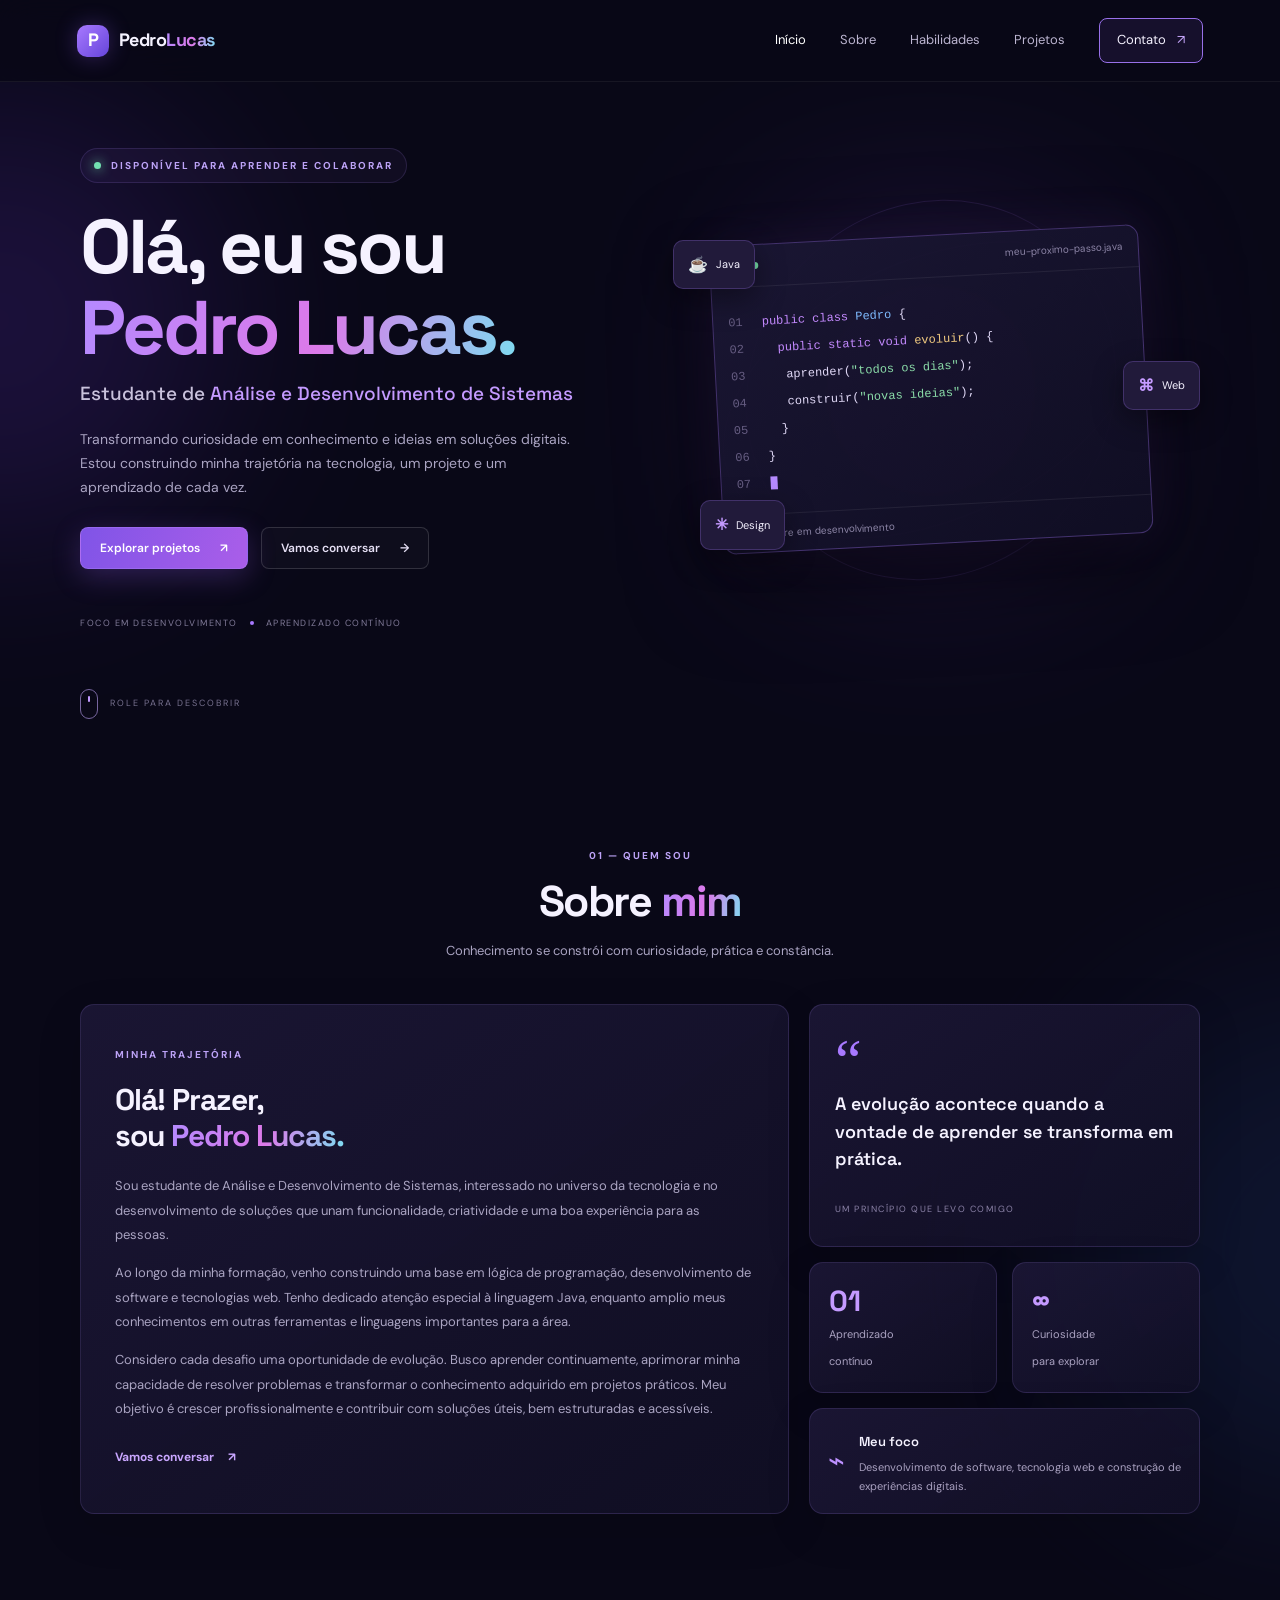
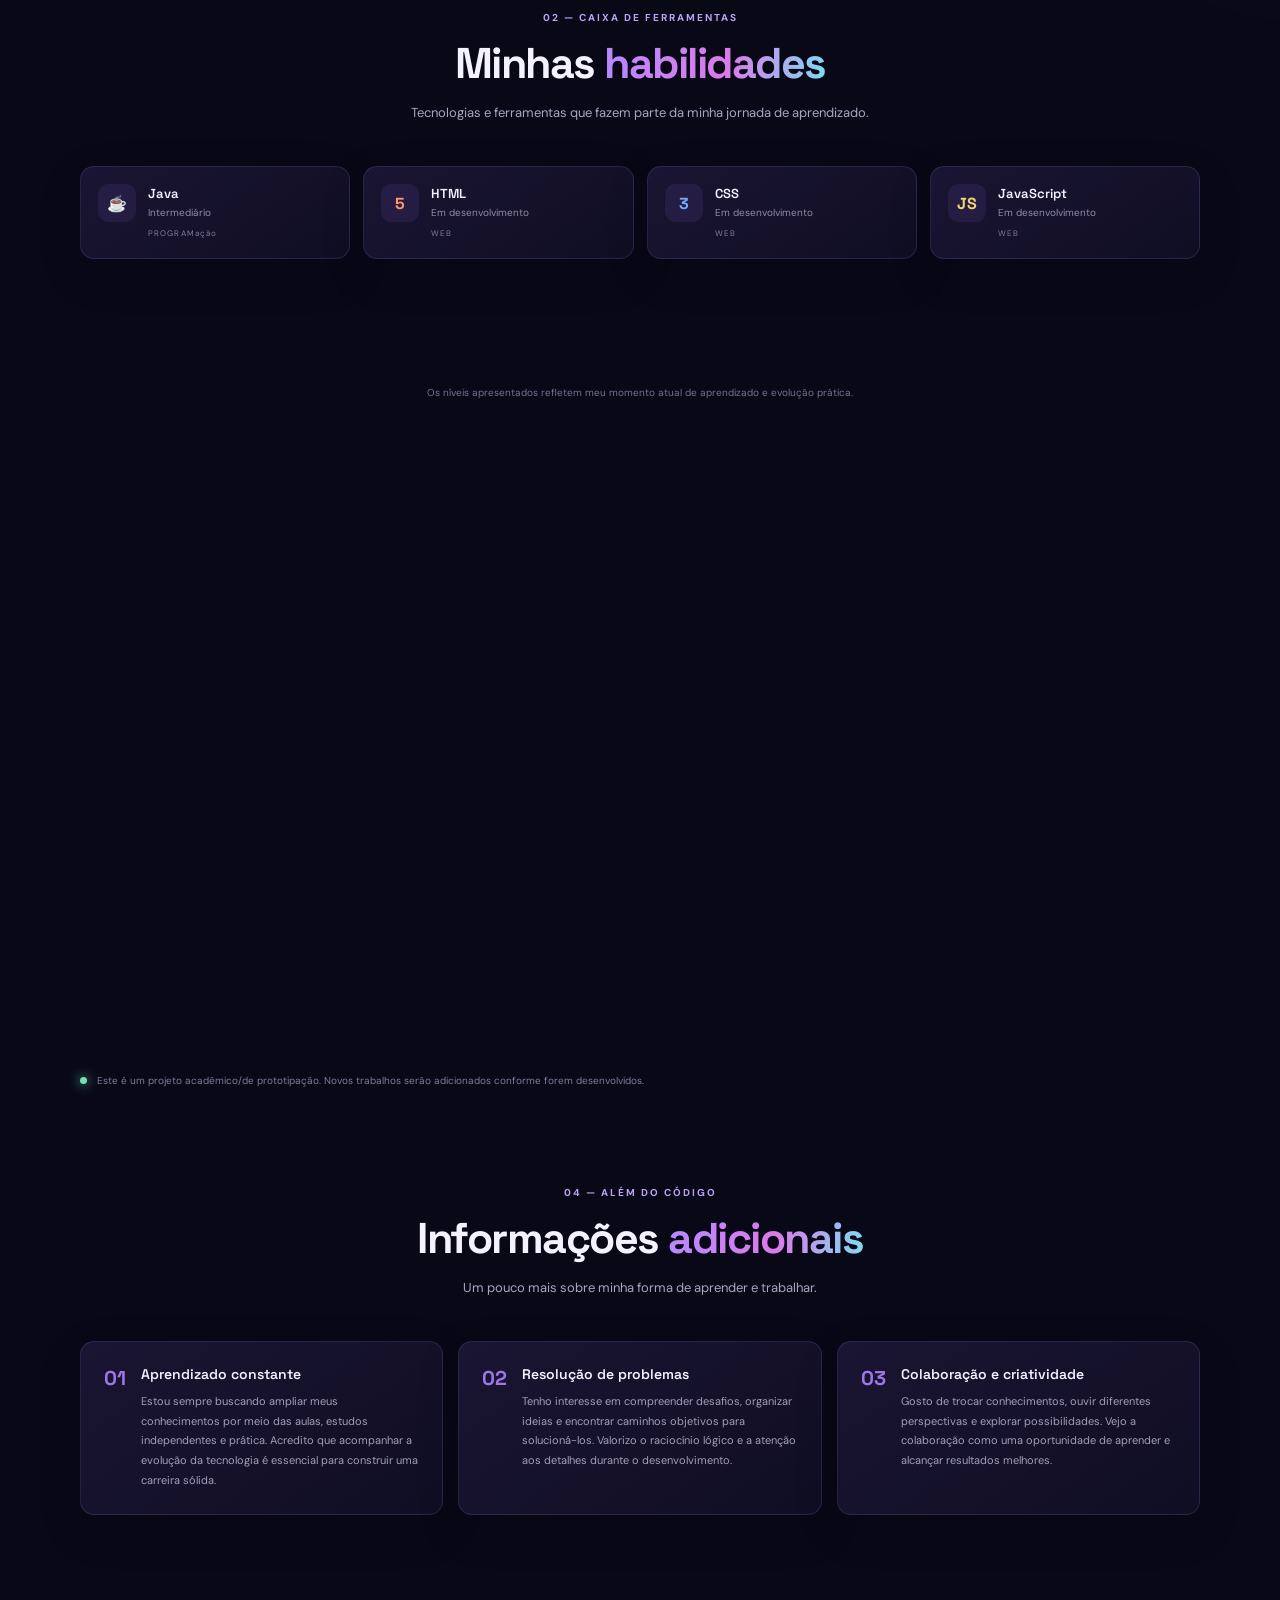
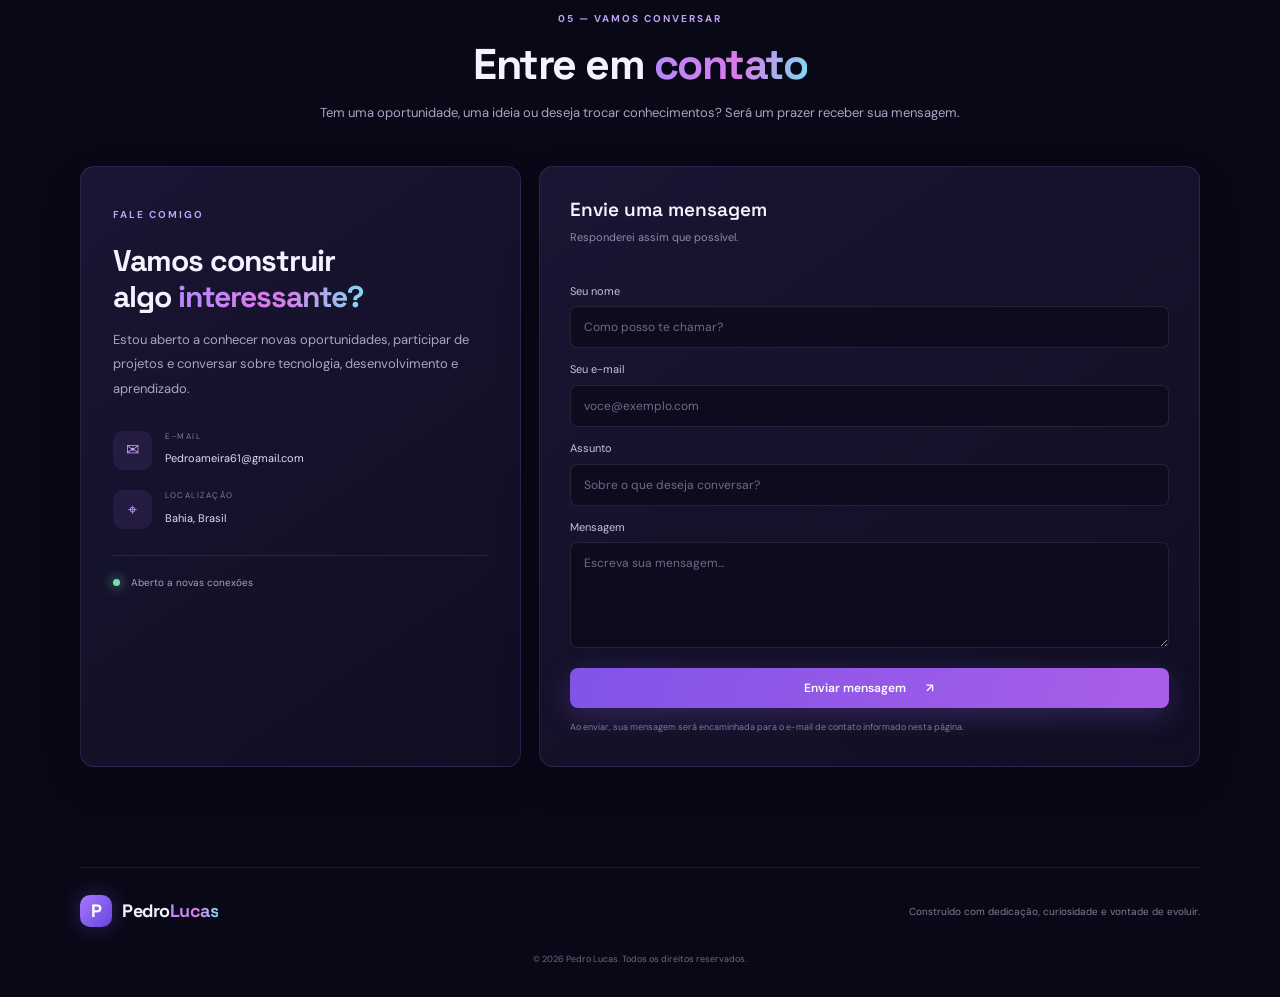
==== index.html @ 5973c893 "Rename portifolio index.html to index.html" ====
<!DOCTYPE html>
<html lang="pt-BR">
<head>
  <meta charset="UTF-8">
  <meta name="viewport" content="width=device-width, initial-scale=1.0">
  <meta name="theme-color" content="#090817">
  <meta name="description" content="Portfólio de Pedro Lucas, estudante de Análise e Desenvolvimento de Sistemas.">
  <title>Pedro Lucas | Portfólio</title>
  <link rel="preconnect" href="https://fonts.googleapis.com">
  <link rel="preconnect" href="https://fonts.gstatic.com" crossorigin>
  <link href="https://fonts.googleapis.com/css2?family=DM+Sans:wght@400;500;600;700&family=Space+Grotesk:wght@400;500;600;700&display=swap" rel="stylesheet">
  <link rel="stylesheet" href="style.css">
  <script src="script.js" defer></script>
</head>
<body>
  <div class="ambient ambient-one"></div>
  <div class="ambient ambient-two"></div>
  <header class="site-header">
    <a class="brand" href="#inicio" aria-label="Pedro Lucas, início"><span class="brand-mark">P</span><span>Pedro<span class="accent">Lucas</span></span></a>
    <button class="menu-toggle" aria-label="Abrir menu" aria-expanded="false" aria-controls="main-nav"><span></span><span></span><span></span></button>
    <nav id="main-nav" class="main-nav">
      <a class="nav-link active" href="#inicio">Início</a>
      <a class="nav-link" href="#sobre">Sobre</a>
      <a class="nav-link" href="#habilidades">Habilidades</a>
      <a class="nav-link" href="#projetos">Projetos</a>
      <a class="nav-contact" href="#contato">Contato <span>↗</span></a>
    </nav>
  </header>

  <main>
    <section class="hero section-shell" id="inicio">
      <div class="hero-copy reveal">
        <span class="eyebrow"><span class="pulse"></span> DISPONÍVEL PARA APRENDER E COLABORAR</span>
        <h1>Olá, eu sou<br><span class="gradient-text">Pedro Lucas.</span></h1>
        <h2>Estudante de <span>Análise e Desenvolvimento de Sistemas</span></h2>
        <p class="hero-description">Transformando curiosidade em conhecimento e ideias em soluções digitais. Estou construindo minha trajetória na tecnologia, um projeto e um aprendizado de cada vez.</p>
        <div class="hero-actions">
          <a class="button button-primary" href="#projetos">Explorar projetos <span>↗</span></a>
          <a class="button button-ghost" href="#contato">Vamos conversar <span>→</span></a>
        </div>
        <div class="social-line">
          <span>FOCO EM DESENVOLVIMENTO</span><i></i><span>APRENDIZADO CONTÍNUO</span>
        </div>
      </div>
      <div class="hero-art reveal" aria-label="Ilustração abstrata de desenvolvimento de software">
        <div class="orbit orbit-a"></div><div class="orbit orbit-b"></div>
        <div class="code-window">
          <div class="window-top"><span></span><span></span><span></span><small>meu-proximo-passo.java</small></div>
          <div class="code-lines">
            <p><b>01</b> <span class="code-purple">public class</span> <span class="code-blue">Pedro</span> {</p>
            <p><b>02</b> &nbsp; <span class="code-purple">public static void</span> <span class="code-yellow">evoluir</span>() {</p>
            <p><b>03</b> &nbsp;&nbsp; aprender(<span class="code-green">"todos os dias"</span>);</p>
            <p><b>04</b> &nbsp;&nbsp; construir(<span class="code-green">"novas ideias"</span>);</p>
            <p><b>05</b> &nbsp; }</p>
            <p><b>06</b> }</p>
            <p class="cursor-line"><b>07</b> <span class="cursor"></span></p>
          </div>
          <div class="window-footer"><span class="status-dot"></span> Sempre em desenvolvimento</div>
        </div>
        <div class="float-chip chip-java"><strong>☕</strong><span>Java</span></div>
        <div class="float-chip chip-web"><strong>⌘</strong><span>Web</span></div>
        <div class="float-chip chip-design"><strong>✳</strong><span>Design</span></div>
        <div class="hero-glow"></div>
      </div>
      <a class="scroll-cue" href="#sobre"><span></span> ROLE PARA DESCOBRIR</a>
    </section>

    <section class="section-shell about-section" id="sobre">
      <div class="section-heading reveal"><span class="section-kicker">01 — QUEM SOU</span><h2>Sobre <span class="gradient-text">mim</span></h2><p>Conhecimento se constrói com curiosidade, prática e constância.</p></div>
      <div class="about-grid">
        <article class="about-card glass-card reveal">
          <span class="card-overline">MINHA TRAJETÓRIA</span>
          <h3>Olá! Prazer,<br>sou <span class="gradient-text">Pedro Lucas.</span></h3>
          <p>Sou estudante de Análise e Desenvolvimento de Sistemas, interessado no universo da tecnologia e no desenvolvimento de soluções que unam funcionalidade, criatividade e uma boa experiência para as pessoas.</p>
          <p>Ao longo da minha formação, venho construindo uma base em lógica de programação, desenvolvimento de software e tecnologias web. Tenho dedicado atenção especial à linguagem Java, enquanto amplio meus conhecimentos em outras ferramentas e linguagens importantes para a área.</p>
          <p>Considero cada desafio uma oportunidade de evolução. Busco aprender continuamente, aprimorar minha capacidade de resolver problemas e transformar o conhecimento adquirido em projetos práticos. Meu objetivo é crescer profissionalmente e contribuir com soluções úteis, bem estruturadas e acessíveis.</p>
          <a class="text-link" href="#contato">Vamos conversar <span>↗</span></a>
        </article>
        <aside class="about-side reveal">
          <div class="quote-card glass-card"><span class="quote-mark">“</span><p>A evolução acontece quando a vontade de aprender se transforma em prática.</p><span class="quote-caption">UM PRINCÍPIO QUE LEVO COMIGO</span></div>
          <div class="mini-stats">
            <div class="stat-card glass-card"><strong>01</strong><span>Aprendizado<br>contínuo</span></div>
            <div class="stat-card glass-card"><strong>∞</strong><span>Curiosidade<br>para explorar</span></div>
          </div>
          <div class="focus-card glass-card"><span class="focus-icon">⌁</span><div><strong>Meu foco</strong><p>Desenvolvimento de software, tecnologia web e construção de experiências digitais.</p></div></div>
        </aside>
      </div>
    </section>

    <section class="section-shell skills-section" id="habilidades">
      <div class="section-heading reveal"><span class="section-kicker">02 — CAIXA DE FERRAMENTAS</span><h2>Minhas <span class="gradient-text">habilidades</span></h2><p>Tecnologias e ferramentas que fazem parte da minha jornada de aprendizado.</p></div>
      <div class="skills-grid">
        <article class="skill-card glass-card reveal"><span class="skill-icon java">☕</span><div><h3>Java</h3><p>Intermediário</p></div><span class="skill-tag">PROGRAMação</span></article>
        <article class="skill-card glass-card reveal"><span class="skill-icon html">5</span><div><h3>HTML</h3><p>Em desenvolvimento</p></div><span class="skill-tag">WEB</span></article>
        <article class="skill-card glass-card reveal"><span class="skill-icon css">3</span><div><h3>CSS</h3><p>Em desenvolvimento</p></div><span class="skill-tag">WEB</span></article>
        <article class="skill-card glass-card reveal"><span class="skill-icon js">JS</span><div><h3>JavaScript</h3><p>Em desenvolvimento</p></div><span class="skill-tag">WEB</span></article>
        <article class="skill-card glass-card reveal"><span class="skill-icon python">Py</span><div><h3>Python</h3><p>Em desenvolvimento</p></div><span class="skill-tag">PROGRAMAÇÃO</span></article>
        <article class="skill-card glass-card reveal"><span class="skill-icon figma">✳</span><div><h3>Figma</h3><p>Prototipação</p></div><span class="skill-tag">DESIGN</span></article>
        <article class="skill-card glass-card reveal"><span class="skill-icon git">⌘</span><div><h3>Git</h3><p>Controle de versão</p></div><span class="skill-tag">FERRAMENTA</span></article>
        <article class="skill-card glass-card reveal"><span class="skill-icon github">◉</span><div><h3>GitHub</h3><p>Repositórios e colaboração</p></div><span class="skill-tag">FERRAMENTA</span></article>
      </div>
      <p class="skills-note">Os níveis apresentados refletem meu momento atual de aprendizado e evolução prática.</p>
    </section>

    <section class="section-shell projects-section" id="projetos">
      <div class="section-heading reveal"><span class="section-kicker">03 — NA PRÁTICA</span><h2>Projetos em <span class="gradient-text">destaque</span></h2><p>Um espaço para compartilhar ideias, estudos e experiências que venho desenvolvendo.</p></div>
      <article class="project-feature glass-card reveal">
        <div class="project-preview">
          <div class="phone-frame"><div class="phone-notch"></div><div class="phone-screen"><div class="phone-brand">Campus<span>Connect</span></div><div class="phone-greeting">Olá! 👋<br><b>O que você procura?</b></div><div class="phone-search">⌕ &nbsp; Buscar no campus</div><div class="phone-map"><span class="map-pin">⌖</span><span class="map-label">BLOCO A</span><i></i></div><div class="phone-tiles"><span>⌂<small>Início</small></span><span>⌕<small>Buscar</small></span><span>♧<small>Perfil</small></span></div></div></div>
          <span class="preview-label">PROTÓTIPO DE INTERFACE</span>
        </div>
        <div class="project-info"><span class="project-number">PROJETO 01 / DESIGN DE INTERFACE</span><h3>Campus<span class="gradient-text">Connect</span></h3><p>Protótipo de uma proposta de aplicativo voltado ao ambiente universitário. A ideia é facilitar a localização de espaços no campus e reunir informações úteis para a comunidade acadêmica em uma experiência digital intuitiva.</p><div class="project-tags"><span>Figma</span><span>UI/UX</span><span>Prototipação</span></div><a class="button button-primary" href="https://www.figma.com/make/yuv2HvqdBgO4FFkBkZgX4M/CampusConnect-mobile-prototype?t=vC7dMRf7eZiBPGOr-1&preview-route=%2Fmenu" target="_blank" rel="noopener noreferrer">Explorar protótipo <span>↗</span></a></div>
      </article>
      <div class="project-footnote"><span class="pulse"></span> Este é um projeto acadêmico/de prototipação. Novos trabalhos serão adicionados conforme forem desenvolvidos.</div>
    </section>

    <section class="section-shell extra-section">
      <div class="section-heading reveal"><span class="section-kicker">04 — ALÉM DO CÓDIGO</span><h2>Informações <span class="gradient-text">adicionais</span></h2><p>Um pouco mais sobre minha forma de aprender e trabalhar.</p></div>
      <div class="extra-grid">
        <article class="extra-card glass-card reveal"><span>01</span><div><h3>Aprendizado constante</h3><p>Estou sempre buscando ampliar meus conhecimentos por meio das aulas, estudos independentes e prática. Acredito que acompanhar a evolução da tecnologia é essencial para construir uma carreira sólida.</p></div></article>
        <article class="extra-card glass-card reveal"><span>02</span><div><h3>Resolução de problemas</h3><p>Tenho interesse em compreender desafios, organizar ideias e encontrar caminhos objetivos para solucioná-los. Valorizo o raciocínio lógico e a atenção aos detalhes durante o desenvolvimento.</p></div></article>
        <article class="extra-card glass-card reveal"><span>03</span><div><h3>Colaboração e criatividade</h3><p>Gosto de trocar conhecimentos, ouvir diferentes perspectivas e explorar possibilidades. Vejo a colaboração como uma oportunidade de aprender e alcançar resultados melhores.</p></div></article>
      </div>
    </section>

    <section class="section-shell contact-section" id="contato">
      <div class="section-heading reveal"><span class="section-kicker">05 — VAMOS CONVERSAR</span><h2>Entre em <span class="gradient-text">contato</span></h2><p>Tem uma oportunidade, uma ideia ou deseja trocar conhecimentos? Será um prazer receber sua mensagem.</p></div>
      <div class="contact-grid">
        <aside class="contact-aside glass-card reveal"><span class="card-overline">FALE COMIGO</span><h3>Vamos construir<br>algo <span class="gradient-text">interessante?</span></h3><p>Estou aberto a conhecer novas oportunidades, participar de projetos e conversar sobre tecnologia, desenvolvimento e aprendizado.</p><div class="contact-method"><span class="contact-icon">✉</span><div><small>E-MAIL</small><a href="mailto:Pedroameira61@gmail.com">Pedroameira61@gmail.com</a></div></div><div class="contact-method"><span class="contact-icon">⌖</span><div><small>LOCALIZAÇÃO</small><span>Bahia, Brasil</span></div></div><div class="availability"><span class="pulse"></span> Aberto a novas conexões</div></aside>
        <form class="contact-form glass-card reveal" id="contact-form" action="https://formsubmit.co/Pedroameira61@gmail.com" method="POST">
          <input type="hidden" name="_subject" value="Nova mensagem pelo portfólio de Pedro Lucas">
          <input type="hidden" name="_template" value="table">
          <input type="hidden" name="_captcha" value="true">
          <input type="text" name="_honey" class="honeypot" tabindex="-1" autocomplete="off">
          <div class="form-heading"><h3>Envie uma mensagem</h3><span>Responderei assim que possível.</span></div>
          <label for="contact-name">Seu nome</label><input id="contact-name" name="name" type="text" placeholder="Como posso te chamar?" maxlength="90" required>
          <label for="contact-email">Seu e-mail</label><input id="contact-email" name="email" type="email" placeholder="voce@exemplo.com" maxlength="120" required>
          <label for="contact-subject">Assunto</label><input id="contact-subject" name="subject" type="text" placeholder="Sobre o que deseja conversar?" maxlength="120" required>
          <label for="contact-message">Mensagem</label><textarea id="contact-message" name="message" rows="5" placeholder="Escreva sua mensagem..." minlength="10" maxlength="2000" required></textarea>
          <button class="button button-primary submit-button" type="submit">Enviar mensagem <span>↗</span></button>
          <p class="form-note" id="form-note">Ao enviar, sua mensagem será encaminhada para o e-mail de contato informado nesta página.</p>
        </form>
      </div>
    </section>
  </main>
  <footer class="site-footer"><a class="brand" href="#inicio"><span class="brand-mark">P</span><span>Pedro<span class="accent">Lucas</span></span></a><p>Construído com dedicação, curiosidade e vontade de evoluir.</p><span class="copyright">© <span id="year"></span> Pedro Lucas. Todos os direitos reservados.</span></footer>
</body>
</html>
---- style.css ----
:root {
  --bg: #090817;
  --bg2: #0d0b20;
  --panel: rgba(24,20,49,.72);
  --line: rgba(172,143,255,.15);
  --text: #f5f2ff;
  --muted: #aaa4c2;
  --purple: #a879ff;
  --pink: #d26aff;
  --cyan: #73d9ed;
  --font: 'DM Sans',sans-serif;
  --display: 'Space Grotesk',sans-serif;
}

* {
  box-sizing: border-box;
}

html {
  scroll-behavior: smooth;
  scroll-padding-top: 95px;
}

body {
  margin: 0;
  background: var(--bg);
  color: var(--text);
  font-family: var(--font);
  line-height: 1.7;
  overflow-x: hidden;
}

a {
  color: inherit;
  text-decoration: none;
}

.ambient {
  position: absolute;
  z-index: -1;
  pointer-events: none;
  border-radius: 50%;
  filter: blur(100px);
  opacity: .18;
}

.ambient-one {
  width: 440px;
  height: 440px;
  background: #7139dd;
  top: 100px;
  left: -220px;
}

.ambient-two {
  width: 500px;
  height: 500px;
  background: #254b91;
  top: 1000px;
  right: -300px;
}

.site-header {
  height: 82px;
  position: sticky;
  top: 0;
  z-index: 20;
  display: flex;
  align-items: center;
  justify-content: space-between;
  padding: 0 max(calc((100% - 1160px)/2),6%);
  background: rgba(9,8,23,.82);
  border-bottom: 1px solid rgba(255,255,255,.06);
  backdrop-filter: blur(18px);
}

.brand {
  display: flex;
  align-items: center;
  gap: 10px;
  font-family: var(--display);
  font-weight: 700;
  font-size: 18px;
  letter-spacing: -.5px;
}

.brand-mark {
  width: 32px;
  height: 32px;
  display: grid;
  place-items: center;
  border-radius: 10px;
  background: linear-gradient(135deg,#a879ff,#6545da);
  box-shadow: 0 0 22px #8756e755;
  color: white;
}

.accent,
.gradient-text {
  background: linear-gradient(100deg,#b48aff,#dc79e9 55%,#7edcf1);
  -webkit-background-clip: text;
  background-clip: text;
  color: transparent;
}

.main-nav {
  display: flex;
  align-items: center;
  gap: 34px;
}

.nav-link {
  font-size: 13px;
  color: #bcb5d1;
  transition: .25s;
}

.nav-link:hover,
.nav-link.active {
  color: white;
}

.nav-contact {
  font-size: 13px;
  padding: 10px 17px;
  border: 1px solid #9870e9;
  border-radius: 8px;
  background: #8b5ce51c;
}

.nav-contact span {
  color: #c9a9ff;
  margin-left: 8px;
}

.menu-toggle {
  display: none;
  background: none;
  border: 0;
}

.section-shell {
  width: min(1120px,88%);
  margin: auto;
}

.hero {
  min-height: 670px;
  display: grid;
  grid-template-columns: 1.04fr .96fr;
  align-items: center;
  position: relative;
  padding-top: 45px;
  padding-bottom: 100px;
}

.eyebrow,
.section-kicker,
.card-overline,
.project-number {
  font-size: 10px;
  letter-spacing: 2px;
  color: #bda3f7;
  font-weight: 700;
}

.eyebrow {
  display: inline-flex;
  align-items: center;
  gap: 10px;
  padding: 8px 13px;
  border: 1px solid var(--line);
  border-radius: 30px;
  background: #a879ff0d;
}

.pulse,
.status-dot {
  width: 7px;
  height: 7px;
  background: #72e1b1;
  border-radius: 50%;
  box-shadow: 0 0 12px #72e1b1;
  display: inline-block;
}

.hero h1 {
  font: 700 clamp(48px,6vw,76px)/1.06 var(--display);
  letter-spacing: -3px;
  margin: 24px 0 13px;
}

.hero h2 {
  font: 500 19px var(--display);
  color: #c9c2dc;
  margin: 0;
}

.hero h2 span {
  color: #c49aff;
}

.hero-description {
  max-width: 510px;
  color: var(--muted);
  font-size: 14px;
  margin: 22px 0 27px;
}

.hero-actions {
  display: flex;
  gap: 13px;
  flex-wrap: wrap;
}

.button {
  display: inline-flex;
  align-items: center;
  justify-content: center;
  gap: 20px;
  padding: 12px 19px;
  border-radius: 8px;
  font: 600 12px var(--font);
  cursor: pointer;
  transition: transform .25s,box-shadow .25s,border-color .25s;
}

.button:hover {
  transform: translateY(-3px);
}

.button-primary {
  background: linear-gradient(110deg,#8054e7,#aa5ee9);
  color: white;
  box-shadow: 0 8px 28px #8e5be544;
  border: 1px solid #b58aff55;
}

.button-primary:hover {
  box-shadow: 0 10px 35px #9b62ff77;
}

.button-ghost {
  border: 1px solid #ffffff25;
  color: #e5dff4;
  background: #ffffff06;
}

.social-line {
  display: flex;
  align-items: center;
  gap: 12px;
  margin-top: 47px;
  color: #817b99;
  font-size: 9px;
  letter-spacing: 1.5px;
}

.social-line i {
  width: 4px;
  height: 4px;
  border-radius: 50%;
  background: #a879ff;
}

.hero-art {
  min-height: 410px;
  display: grid;
  place-items: center;
  position: relative;
}

.hero-glow {
  position: absolute;
  width: 300px;
  height: 300px;
  background: #8e50e9;
  filter: blur(110px);
  opacity: .2;
  z-index: -1;
}

.orbit {
  position: absolute;
  border: 1px solid #a879ff20;
  border-radius: 50%;
  transform: rotate(-24deg);
}

.orbit-a {
  width: 440px;
  height: 260px;
}

.orbit-b {
  width: 360px;
  height: 390px;
  transform: rotate(35deg);
}

.code-window {
  width: min(430px,100%);
  position: relative;
  z-index: 2;
  border: 1px solid #a879ff50;
  border-radius: 13px;
  background: linear-gradient(145deg,#1b1734f5,#100e23f5);
  box-shadow: 0 25px 90px #0009,0 0 45px #8c5bea20;
  transform: rotate(-3deg);
}

.window-top {
  height: 42px;
  border-bottom: 1px solid #ffffff12;
  display: flex;
  align-items: center;
  gap: 6px;
  padding: 0 15px;
}

.window-top>span {
  width: 7px;
  height: 7px;
  border-radius: 50%;
  background: #9c70e8;
}

.window-top>span:nth-child(2) {
  background: #e8b96b;
}

.window-top>span:nth-child(3) {
  background: #73d9a4;
}

.window-top small {
  margin-left: auto;
  color: #8b83a5;
  font-size: 10px;
}

.code-lines {
  padding: 22px 15px 16px;
  font: 12px/2.25 monospace;
  color: #e1d9f7;
}

.code-lines p {
  margin: 0;
}

.code-lines b {
  color: #665d82;
  font-weight: 400;
  margin-right: 12px;
}

.code-purple {
  color: #c48aff;
}

.code-blue {
  color: #7fbbff;
}

.code-yellow {
  color: #f2cb80;
}

.code-green {
  color: #8bdda9;
}

.cursor {
  display: inline-block;
  width: 7px;
  height: 13px;
  background: #b58aff;
  vertical-align: middle;
  animation: blink 1s infinite;
}

@keyframes blink {
  50% {
    opacity: 0;
  }
}

.window-footer {
  border-top: 1px solid #ffffff12;
  padding: 10px 15px;
  color: #8d86a7;
  font-size: 10px;
}

.window-footer .status-dot {
  margin-right: 8px;
}

.float-chip {
  position: absolute;
  z-index: 3;
  display: flex;
  align-items: center;
  gap: 8px;
  padding: 10px 14px;
  border-radius: 10px;
  background: #211a3a;
  border: 1px solid #a879ff3d;
  box-shadow: 0 10px 30px #0006;
  font-size: 11px;
}

.float-chip strong {
  font-size: 16px;
  color: #c49aff;
}

.chip-java {
  top: 55px;
  left: 2%;
}

.chip-web {
  right: 0;
  top: 43%;
}

.chip-design {
  bottom: 45px;
  left: 7%;
}

.scroll-cue {
  position: absolute;
  bottom: 33px;
  left: 0;
  color: #77718f;
  font-size: 9px;
  letter-spacing: 2px;
  display: flex;
  align-items: center;
  gap: 12px;
}

.scroll-cue span {
  height: 30px;
  width: 18px;
  border: 1px solid #76659e;
  border-radius: 20px;
  position: relative;
}

.scroll-cue span:after {
  content: "";
  position: absolute;
  top: 6px;
  left: 7px;
  width: 2px;
  height: 6px;
  background: #c19aff;
  border-radius: 2px;
}

.section-heading {
  text-align: center;
  margin-bottom: 42px;
}

.section-kicker {
  display: block;
  margin-bottom: 12px;
}

.section-heading h2 {
  font: 700 clamp(32px,4vw,43px)/1.2 var(--display);
  letter-spacing: -1.5px;
  margin: 0;
}

.section-heading>p {
  color: var(--muted);
  font-size: 13px;
  margin: 12px 0 0;
}

.about-section,
.skills-section,
.projects-section,
.extra-section,
.contact-section {
  padding-top: 95px;
}

.glass-card {
  background: linear-gradient(145deg,rgba(31,25,58,.8),rgba(17,15,37,.86));
  border: 1px solid var(--line);
  border-radius: 14px;
  box-shadow: 0 15px 45px #0002;
}

.about-grid {
  display: grid;
  grid-template-columns: 1.45fr .8fr;
  gap: 20px;
}

.about-card {
  padding: 34px;
}

.about-card h3,
.contact-aside h3 {
  font: 700 30px/1.2 var(--display);
  letter-spacing: -1px;
  margin: 16px 0 20px;
}

.about-card p,
.contact-aside>p {
  color: #aaa4c2;
  font-size: 13px;
  line-height: 1.9;
}

.text-link {
  display: inline-flex;
  gap: 14px;
  color: #c9a6ff;
  font-size: 12px;
  font-weight: 700;
  margin-top: 12px;
}

.about-side {
  display: flex;
  flex-direction: column;
  gap: 15px;
}

.quote-card {
  padding: 25px;
  flex: 1;
}

.quote-mark {
  font: 60px Georgia;
  color: #a879ff;
  line-height: 1;
}

.quote-card p {
  font: 600 18px/1.55 var(--display);
  margin: 0 0 20px;
}

.quote-caption {
  font-size: 9px;
  letter-spacing: 1.5px;
  color: #8c83a8;
}

.mini-stats {
  display: grid;
  grid-template-columns: 1fr 1fr;
  gap: 15px;
}

.stat-card {
  padding: 19px;
}

.stat-card strong {
  display: block;
  font: 700 29px var(--display);
  color: #c49aff;
}

.stat-card span {
  font-size: 11px;
  color: #a9a1c0;
}

.focus-card {
  padding: 18px;
  display: flex;
  gap: 14px;
  align-items: center;
}

.focus-icon {
  font-size: 28px;
  color: #bd91ff;
}

.focus-card strong {
  font: 600 13px var(--display);
}

.focus-card p {
  font-size: 11px;
  color: #a9a1c0;
  margin: 4px 0 0;
}

.skills-grid {
  display: grid;
  grid-template-columns: repeat(4,1fr);
  gap: 13px;
}

.skill-card {
  padding: 17px;
  display: flex;
  align-items: center;
  gap: 12px;
  position: relative;
  min-height: 85px;
  flex-wrap: wrap;
}

.skill-icon {
  width: 38px;
  height: 38px;
  flex: 0 0 38px;
  display: grid;
  place-items: center;
  border-radius: 10px;
  background: #a879ff18;
  color: #c9a6ff;
  font: 700 16px var(--display);
}

.skill-icon.html {
  color: #ff986a;
}

.skill-icon.css {
  color: #75aaff;
}

.skill-icon.js {
  color: #f4d46e;
}

.skill-icon.python {
  color: #81d4c0;
}

.skill-card h3 {
  font: 600 13px var(--display);
  margin: 0;
}

.skill-card p {
  font-size: 10px;
  color: #928ba9;
  margin: 2px 0 0;
}

.skill-tag {
  width: 100%;
  font-size: 8px;
  letter-spacing: 1.1px;
  color: #847b9f;
  margin-left: 50px;
  margin-top: -7px;
}

.skills-note {
  text-align: center;
  color: #77718f;
  font-size: 10px;
  margin-top: 20px;
}

.project-feature {
  display: grid;
  grid-template-columns: .85fr 1.15fr;
  overflow: hidden;
}

.project-preview {
  min-height: 390px;
  background: radial-gradient(ellipse at center,#34215e,#15112b 70%);
  display: grid;
  place-items: center;
  position: relative;
  overflow: hidden;
}

.phone-frame {
  width: 175px;
  height: 310px;
  padding: 8px;
  border: 2px solid #8270a9;
  border-radius: 25px;
  background: #0b0b19;
  box-shadow: 0 20px 60px #0008,0 0 35px #9860e755;
  transform: rotate(-5deg);
}

.phone-notch {
  width: 60px;
  height: 12px;
  border-radius: 0 0 10px 10px;
  background: #0b0b19;
  margin: -8px auto 7px;
  position: relative;
  z-index: 2;
}

.phone-screen {
  height: calc(100% - 11px);
  border-radius: 17px;
  background: #f6f3ff;
  color: #30244b;
  padding: 12px 10px;
  overflow: hidden;
}

.phone-brand {
  font: 700 12px var(--display);
  color: #4c3383;
}

.phone-brand span {
  color: #9566e7;
}

.phone-greeting {
  font-size: 9px;
  margin-top: 20px;
  line-height: 1.6;
}

.phone-search {
  background: white;
  border-radius: 6px;
  padding: 8px;
  margin-top: 12px;
  font-size: 7px;
  color: #9389a8;
}

.phone-map {
  height: 100px;
  margin-top: 12px;
  border-radius: 7px;
  background: linear-gradient(35deg,#d6e7df 25%,#e8e4d2 25%,#e8e4d2 50%,#d6e7df 50%,#d6e7df 75%,#e8e4d2 75%);
  background-size: 25px 25px;
  position: relative;
  display: grid;
  place-items: center;
}

.map-pin {
  font-size: 27px;
  color: #8459d6;
}

.map-label {
  position: absolute;
  bottom: 8px;
  right: 8px;
  font-size: 6px;
  background: #fff;
  padding: 3px 5px;
  border-radius: 4px;
}

.phone-tiles {
  display: flex;
  justify-content: space-around;
  margin-top: 12px;
  color: #825dd1;
}

.phone-tiles span {
  font-size: 13px;
  text-align: center;
}

.phone-tiles small {
  display: block;
  font-size: 6px;
  color: #746b83;
}

.preview-label {
  position: absolute;
  bottom: 18px;
  left: 20px;
  font-size: 8px;
  letter-spacing: 2px;
  color: #a99acb;
}

.project-info {
  padding: 43px 38px;
  align-self: center;
}

.project-number {
  font-size: 9px;
}

.project-info h3 {
  font: 700 35px var(--display);
  margin: 14px 0;
}

.project-info>p {
  color: #aaa4c2;
  font-size: 13px;
  line-height: 1.9;
}

.project-tags {
  display: flex;
  gap: 8px;
  flex-wrap: wrap;
  margin: 22px 0;
}

.project-tags span {
  font-size: 10px;
  padding: 6px 11px;
  border-radius: 20px;
  border: 1px solid #a879ff3b;
  color: #c3a6f5;
  background: #a879ff0d;
}

.project-info .button {
  margin-top: 5px;
}

.project-footnote {
  display: flex;
  align-items: center;
  gap: 10px;
  color: #827b98;
  font-size: 10px;
  margin-top: 17px;
}

.extra-grid {
  display: grid;
  grid-template-columns: repeat(3,1fr);
  gap: 15px;
}

.extra-card {
  padding: 23px;
  display: flex;
  gap: 15px;
}

.extra-card>span {
  font: 700 20px var(--display);
  color: #9e77e7;
}

.extra-card h3 {
  font: 600 14px var(--display);
  margin: 0 0 9px;
}

.extra-card p {
  font-size: 11px;
  line-height: 1.8;
  color: #a59eb9;
  margin: 0;
}

.contact-grid {
  display: grid;
  grid-template-columns: .8fr 1.2fr;
  gap: 18px;
}

.contact-aside {
  padding: 32px;
}

.contact-aside h3 {
  margin-bottom: 12px;
}

.contact-aside>p {
  margin-bottom: 28px;
}

.contact-method {
  display: flex;
  align-items: center;
  gap: 13px;
  margin: 19px 0;
}

.contact-icon {
  width: 39px;
  height: 39px;
  display: grid;
  place-items: center;
  border-radius: 10px;
  background: #a879ff18;
  color: #c8a6ff;
}

.contact-method small {
  display: block;
  font-size: 8px;
  letter-spacing: 1.5px;
  color: #827a9d;
}

.contact-method a,
.contact-method div>span {
  font-size: 11px;
  color: #e4dcf5;
}

.availability {
  border-top: 1px solid var(--line);
  padding-top: 18px;
  margin-top: 25px;
  font-size: 10px;
  color: #aaa2bb;
}

.availability .pulse {
  margin-right: 8px;
}

.contact-form {
  padding: 30px;
  display: flex;
  flex-direction: column;
}

.form-heading {
  margin-bottom: 20px;
}

.form-heading h3 {
  font: 600 19px var(--display);
  margin: 0;
}

.form-heading span {
  font-size: 11px;
  color: #9189a8;
}

.contact-form label {
  font-size: 11px;
  color: #c8c0d9;
  margin: 12px 0 6px;
}

.contact-form input,
.contact-form textarea {
  width: 100%;
  border: 1px solid #ffffff18;
  border-radius: 7px;
  background: #0d0b1e;
  color: white;
  padding: 12px 13px;
  font: 12px var(--font);
  outline: none;
  resize: vertical;
  transition: border .2s,box-shadow .2s;
}

.contact-form input:focus,
.contact-form textarea:focus {
  border-color: #a879ff;
  box-shadow: 0 0 0 3px #a879ff18;
}

.contact-form input::placeholder,
.contact-form textarea::placeholder {
  color: #716a85;
}

.submit-button {
  margin-top: 20px;
  border: 0;
}

.form-note {
  font-size: 9px;
  color: #817a94;
  margin: 12px 0 0;
}

.honeypot {
  position: absolute!important;
  left: -9999px!important;
}

.site-footer {
  width: min(1120px,88%);
  margin: 100px auto 0;
  padding: 25px 0 30px;
  border-top: 1px solid #ffffff12;
  display: grid;
  grid-template-columns: 1fr 1fr;
  align-items: center;
}

.site-footer p {
  font-size: 10px;
  color: #827b96;
  text-align: right;
}

.copyright {
  grid-column: 1/-1;
  text-align: center;
  color: #6f6884;
  font-size: 9px;
  margin-top: 22px;
}

.reveal {
  opacity: 0;
  transform: translateY(22px);
  transition: opacity .7s ease,transform .7s ease;
}

.reveal.visible {
  opacity: 1;
  transform: translateY(0);
}

@media(max-width:850px) {
  .main-nav {
    gap: 18px;
  }
  .hero {
    grid-template-columns: 1fr;
    gap: 20px;
    padding-top: 90px;
  }
  .hero-copy {
    max-width: 650px;
  }
  .hero-art {
    min-height: 390px;
  }
  .scroll-cue {
    display: none;
  }
  .about-grid {
    grid-template-columns: 1fr .8fr;
  }
  .skills-grid {
    grid-template-columns: repeat(2,1fr);
  }
  .project-feature {
    grid-template-columns: .8fr 1.2fr;
  }
  .project-info {
    padding: 28px;
  }
  .extra-grid {
    grid-template-columns: 1fr;
  }
  .extra-card {
    padding: 18px;
  }
}

@media(max-width:620px) {
  .site-header {
    height: 70px;
  }
  .menu-toggle {
    display: flex;
    flex-direction: column;
    gap: 5px;
    padding: 8px;
  }
  .menu-toggle span {
    width: 22px;
    height: 2px;
    background: white;
    border-radius: 3px;
  }
  .main-nav {
    display: none;
    position: absolute;
    top: 69px;
    left: 0;
    right: 0;
    padding: 20px 6%;
    background: #100d25;
    border-bottom: 1px solid var(--line);
    flex-direction: column;
    align-items: stretch;
    gap: 15px;
  }
  .main-nav.open {
    display: flex;
  }
  .nav-contact {
    text-align: center;
  }
  .hero {
    padding-top: 65px;
    padding-bottom: 55px;
    min-height: auto;
  }
  .hero h1 {
    font-size: 54px;
  }
  .hero h2 {
    font-size: 16px;
  }
  .hero-description {
    font-size: 13px;
  }
  .hero-art {
    min-height: 320px;
  }
  .code-window {
    width: 95%;
    transform: none;
  }
  .orbit-a {
    width: 300px;
    height: 200px;
  }
  .orbit-b {
    width: 270px;
    height: 280px;
  }
  .chip-java {
    top: 18px;
  }
  .chip-web {
    right: -4px;
  }
  .chip-design {
    bottom: 20px;
  }
  .social-line {
    margin-top: 30px;
    font-size: 8px;
  }
  .section-shell {
    width: 89%;
  }
  .about-section,
  .skills-section,
  .projects-section,
  .extra-section,
  .contact-section {
    padding-top: 75px;
  }
  .section-heading {
    margin-bottom: 28px;
  }
  .section-heading h2 {
    font-size: 34px;
  }
  .about-grid,
  .contact-grid {
    grid-template-columns: 1fr;
  }
  .about-card,
  .contact-aside,
  .contact-form {
    padding: 23px;
  }
  .mini-stats {
    gap: 10px;
  }
  .skills-grid {
    gap: 9px;
  }
  .skill-card {
    padding: 12px;
    gap: 9px;
  }
  .skill-icon {
    width: 33px;
    height: 33px;
    flex-basis: 33px;
  }
  .skill-tag {
    margin-left: 42px;
  }
  .project-feature {
    grid-template-columns: 1fr;
  }
  .project-preview {
    min-height: 340px;
  }
  .project-info {
    padding: 27px 22px;
  }
  .project-info h3 {
    font-size: 30px;
  }
  .site-footer {
    grid-template-columns: 1fr;
    gap: 10px;
    margin-top: 70px;
  }
  .site-footer p {
    text-align: left;
    margin: 0;
  }
  .copyright {
    grid-column: 1;
    margin-top: 12px;
    text-align: left;
  }
}

@media(prefers-reduced-motion:reduce) {
  html {
    scroll-behavior: auto;
  }
  *,
  *:before,
  *:after {
    animation-duration: .01ms!important;
    transition-duration: .01ms!important;
  }
  .reveal {
    opacity: 1;
    transform: none;
  }
}
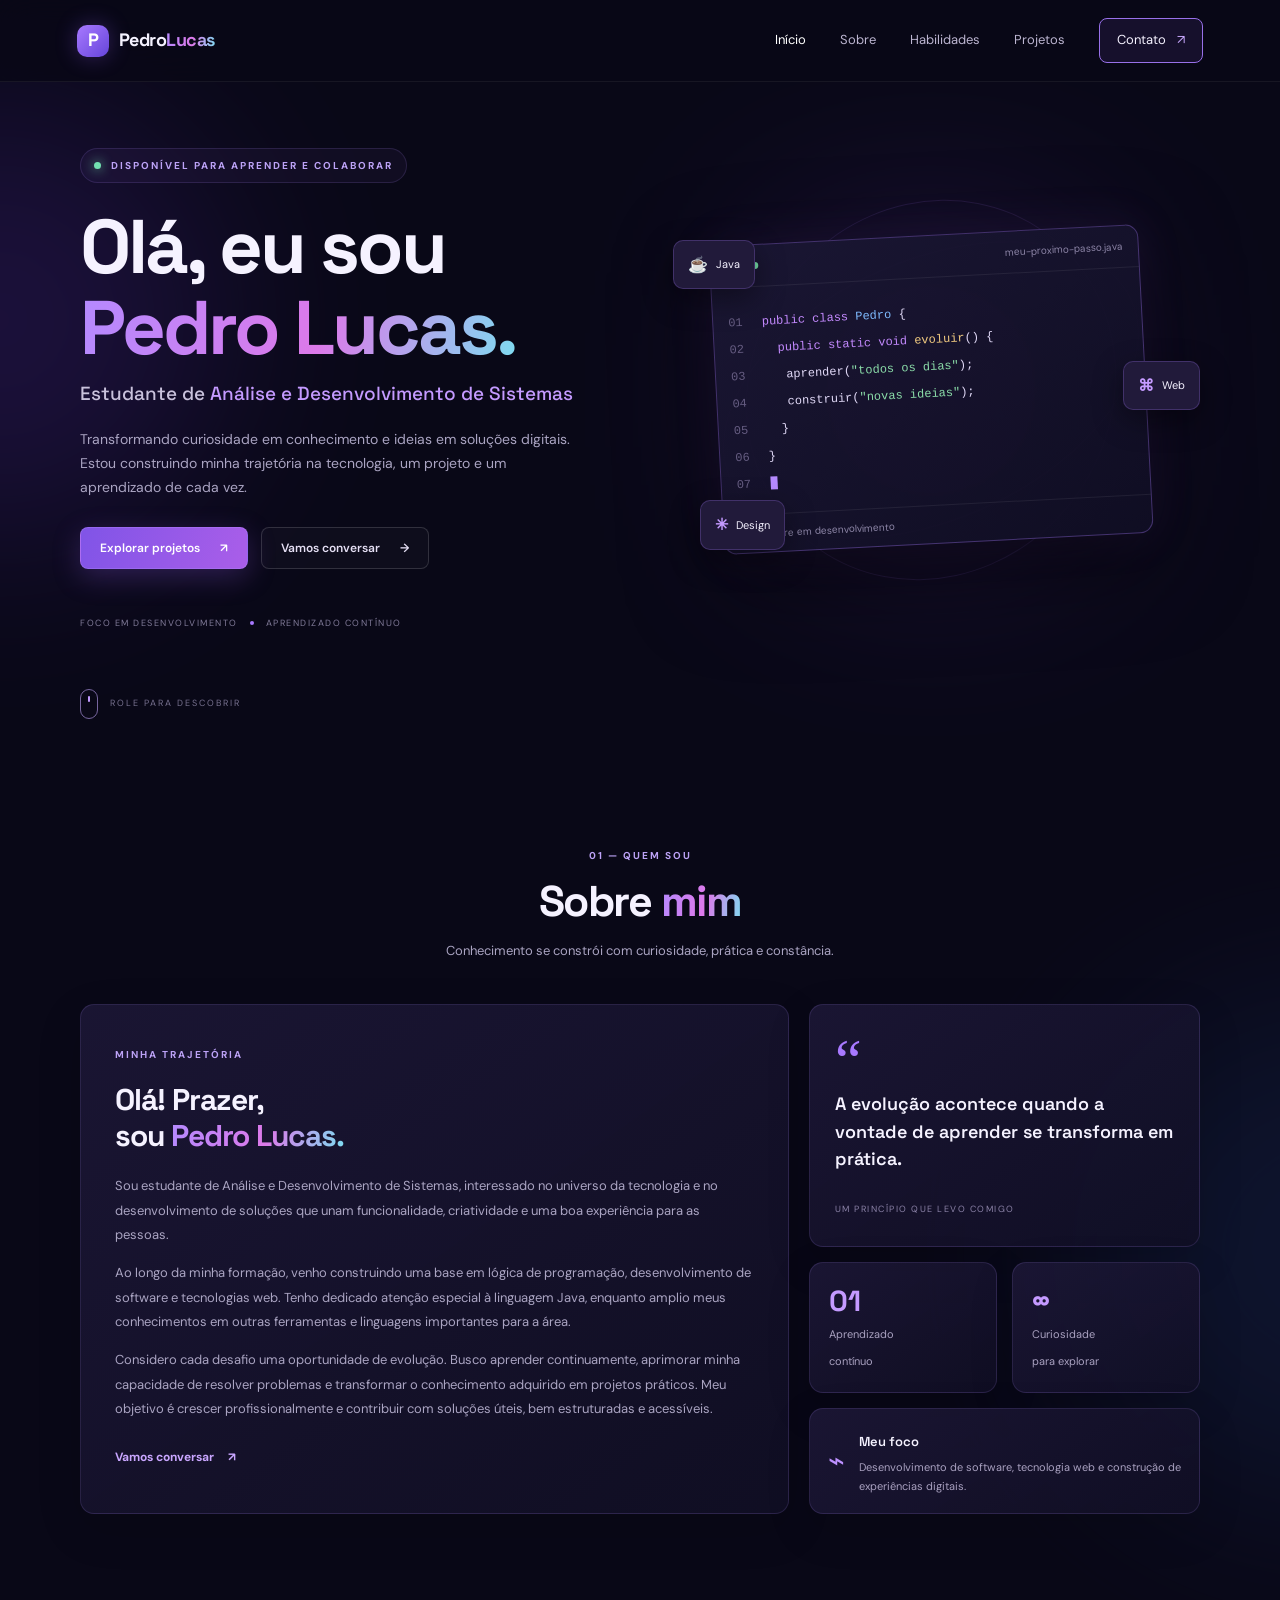
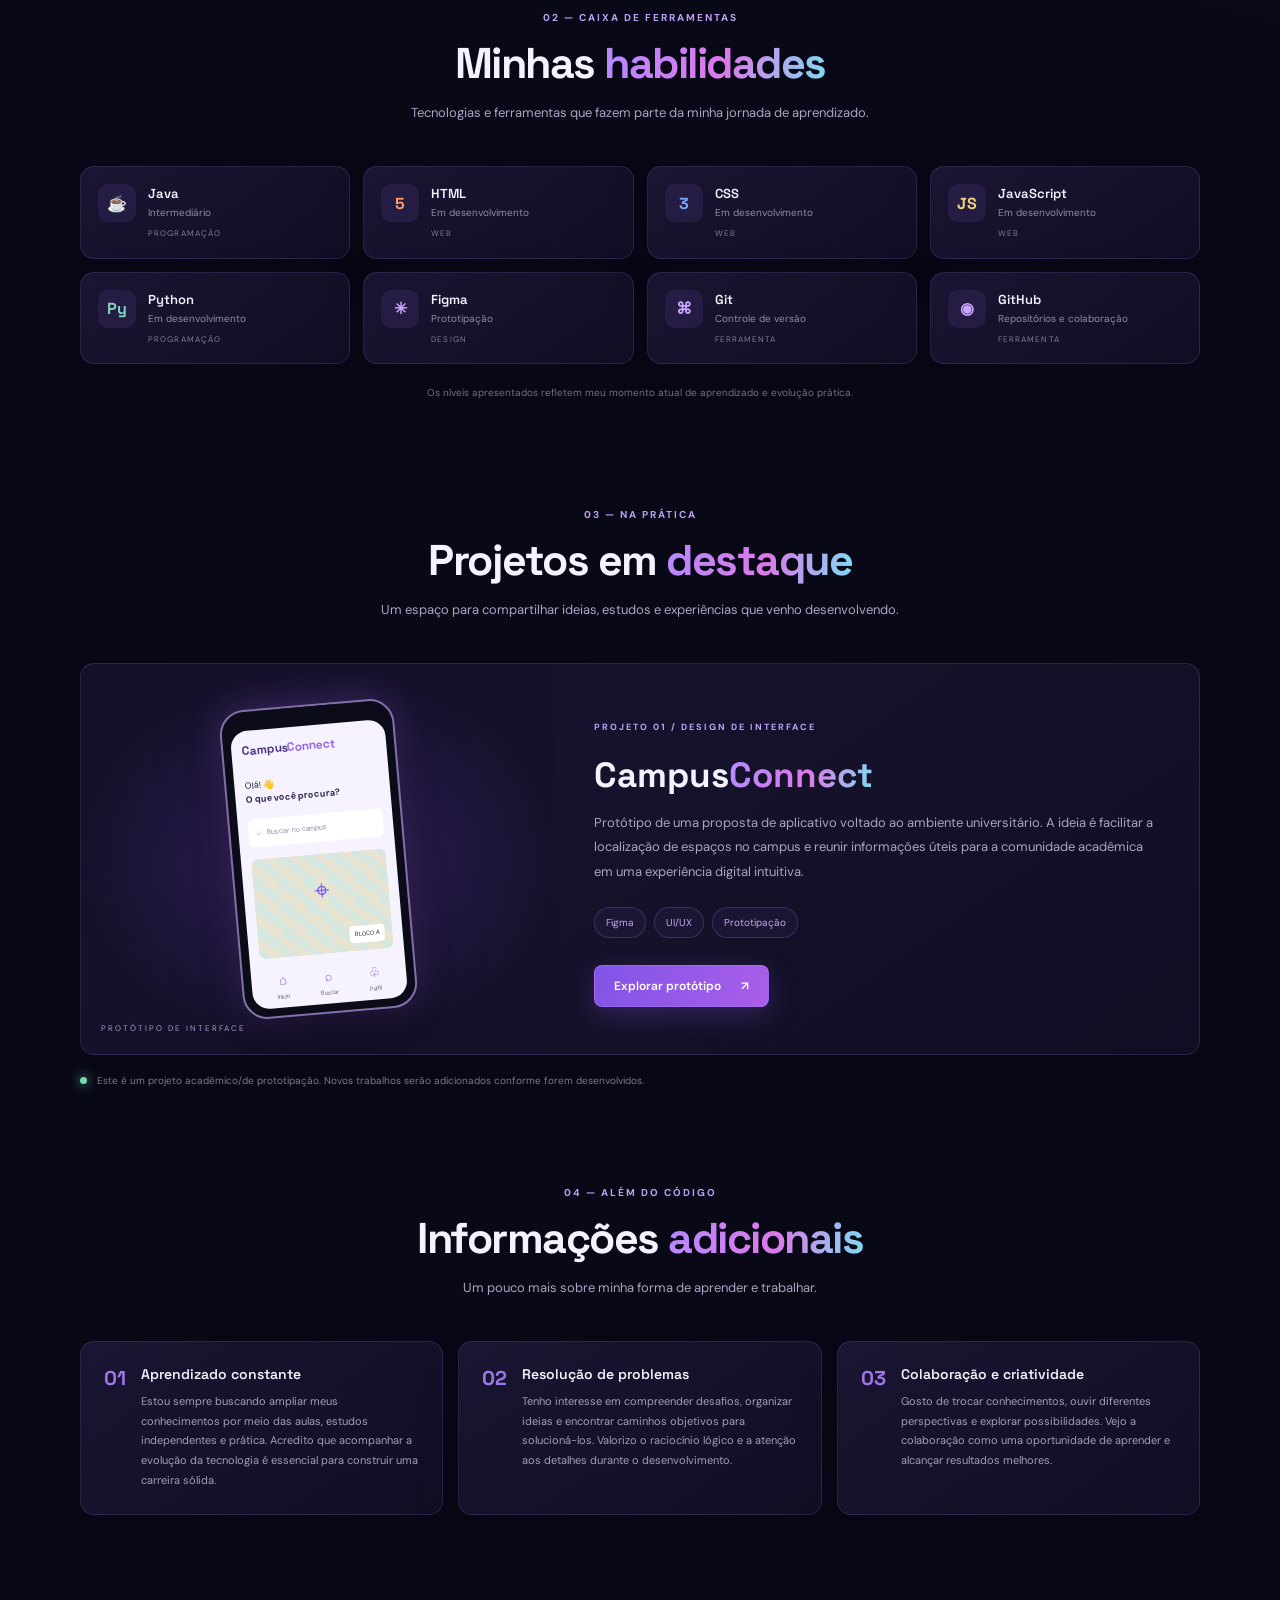
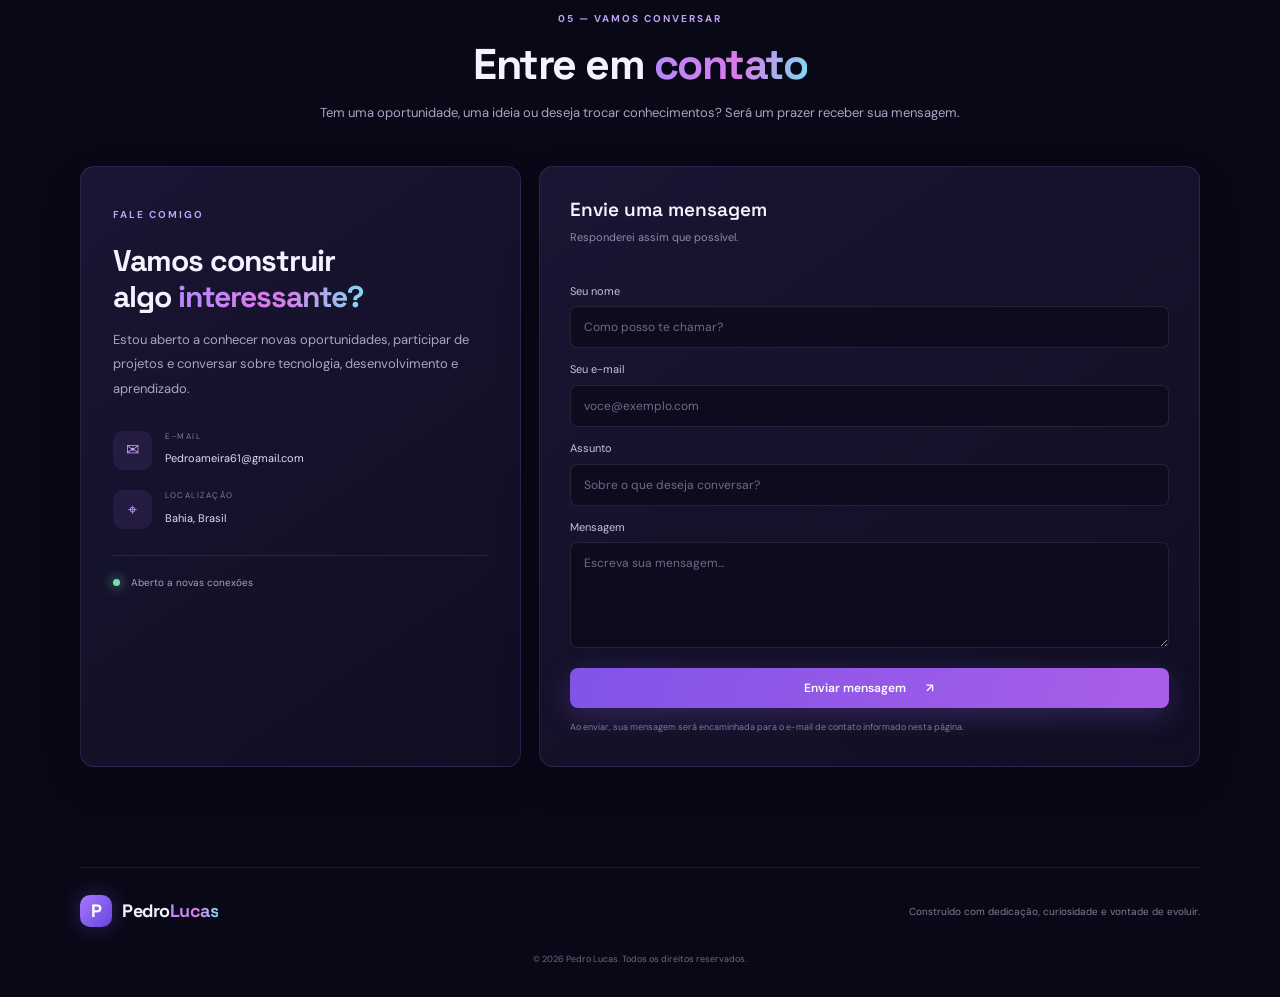
==== commit f3acb645: "Update index.html" ====
--- a/index.html
+++ b/index.html
@@ -90,7 +90,7 @@
     <section class="section-shell skills-section" id="habilidades">
       <div class="section-heading reveal"><span class="section-kicker">02 — CAIXA DE FERRAMENTAS</span><h2>Minhas <span class="gradient-text">habilidades</span></h2><p>Tecnologias e ferramentas que fazem parte da minha jornada de aprendizado.</p></div>
       <div class="skills-grid">
-        <article class="skill-card glass-card reveal"><span class="skill-icon java">☕</span><div><h3>Java</h3><p>Intermediário</p></div><span class="skill-tag">PROGRAMação</span></article>
+        <article class="skill-card glass-card reveal"><span class="skill-icon java">☕</span><div><h3>Java</h3><p>Intermediário</p></div><span class="skill-tag">PROGRAMAÇÃO</span></article>
         <article class="skill-card glass-card reveal"><span class="skill-icon html">5</span><div><h3>HTML</h3><p>Em desenvolvimento</p></div><span class="skill-tag">WEB</span></article>
         <article class="skill-card glass-card reveal"><span class="skill-icon css">3</span><div><h3>CSS</h3><p>Em desenvolvimento</p></div><span class="skill-tag">WEB</span></article>
         <article class="skill-card glass-card reveal"><span class="skill-icon js">JS</span><div><h3>JavaScript</h3><p>Em desenvolvimento</p></div><span class="skill-tag">WEB</span></article>
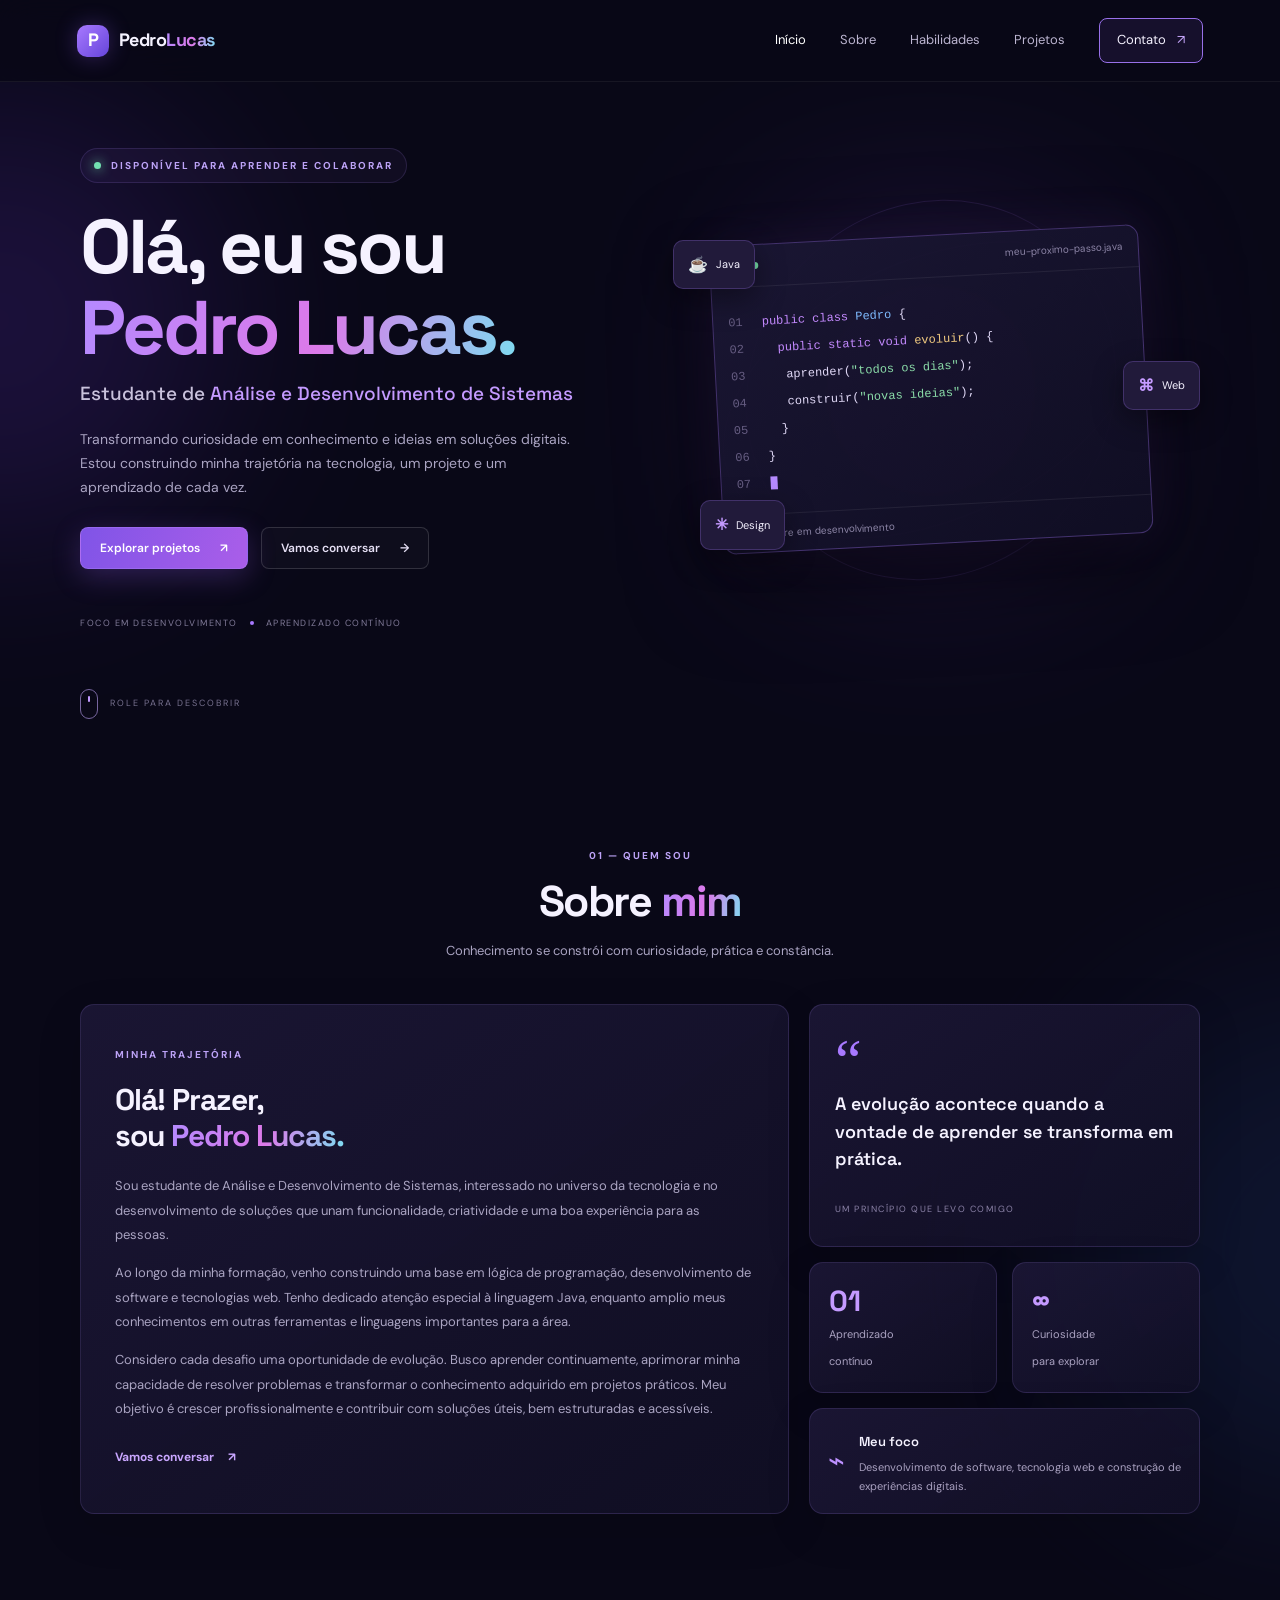
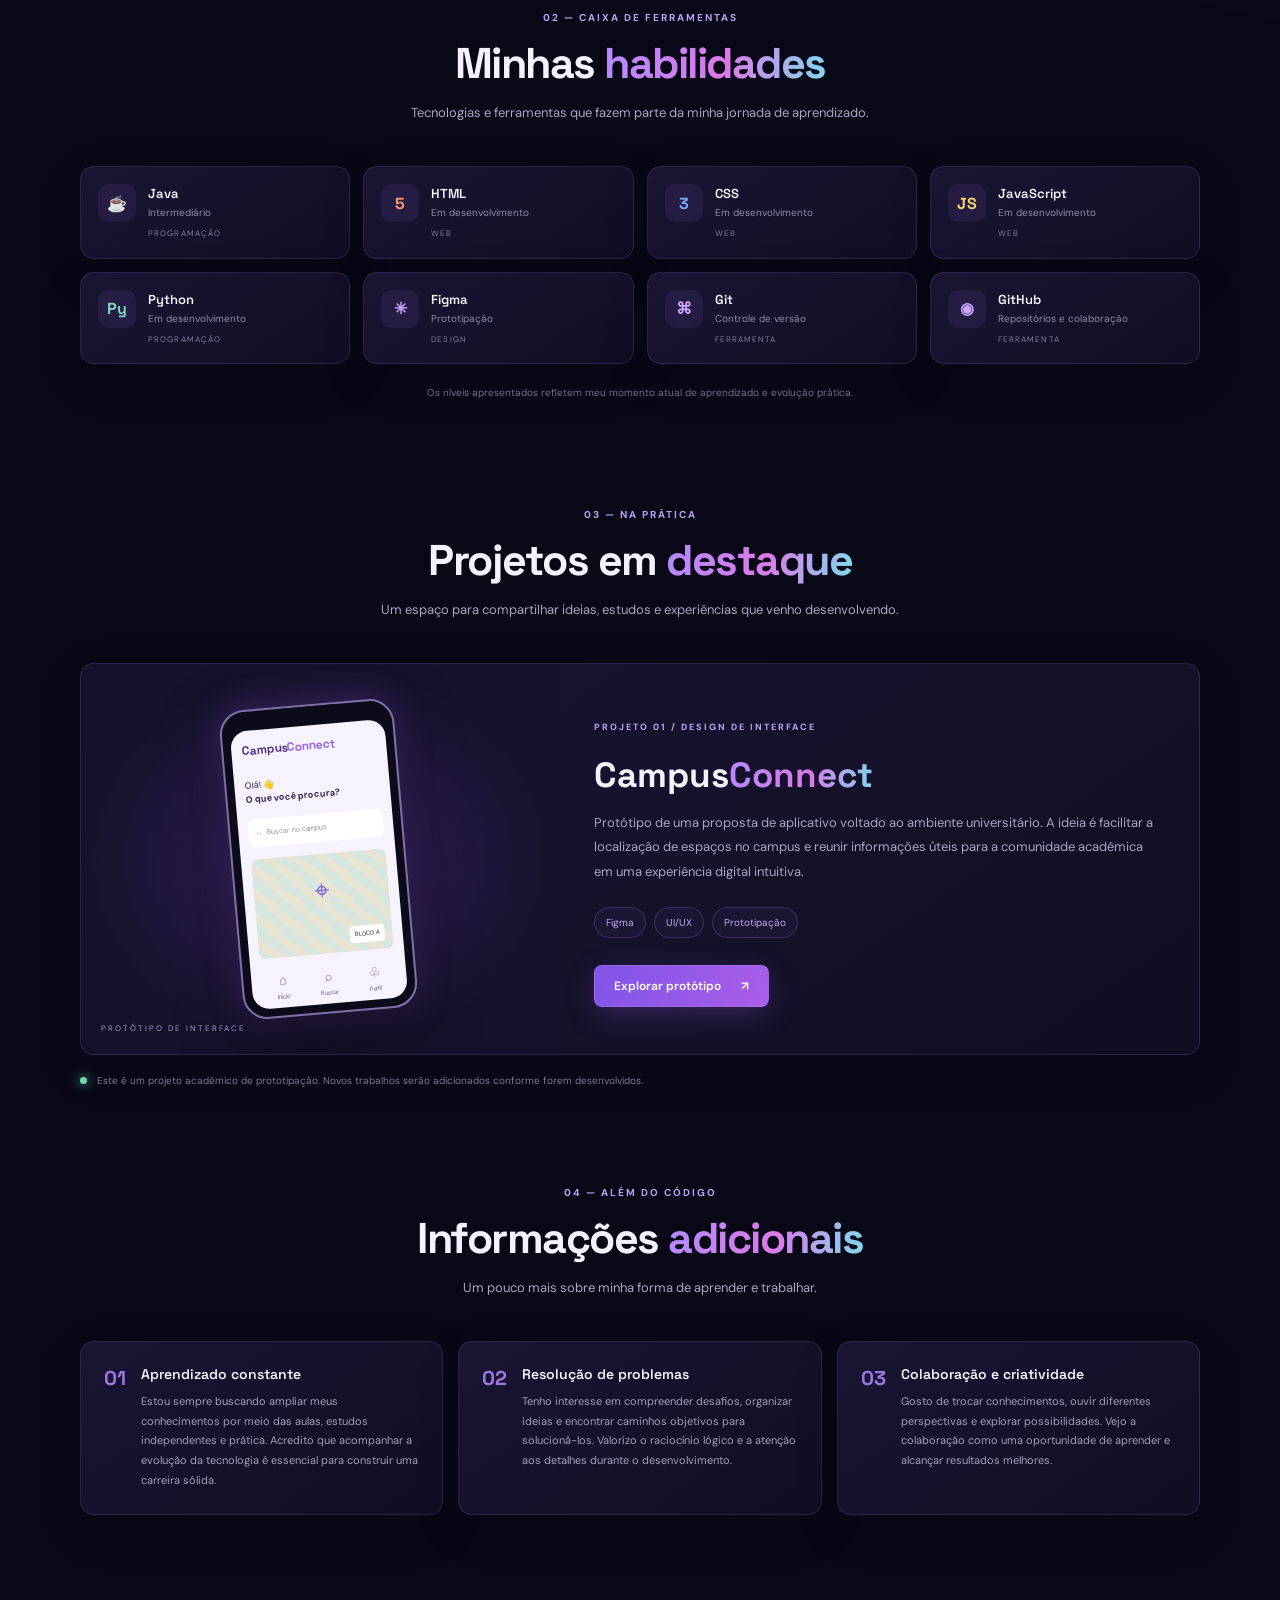
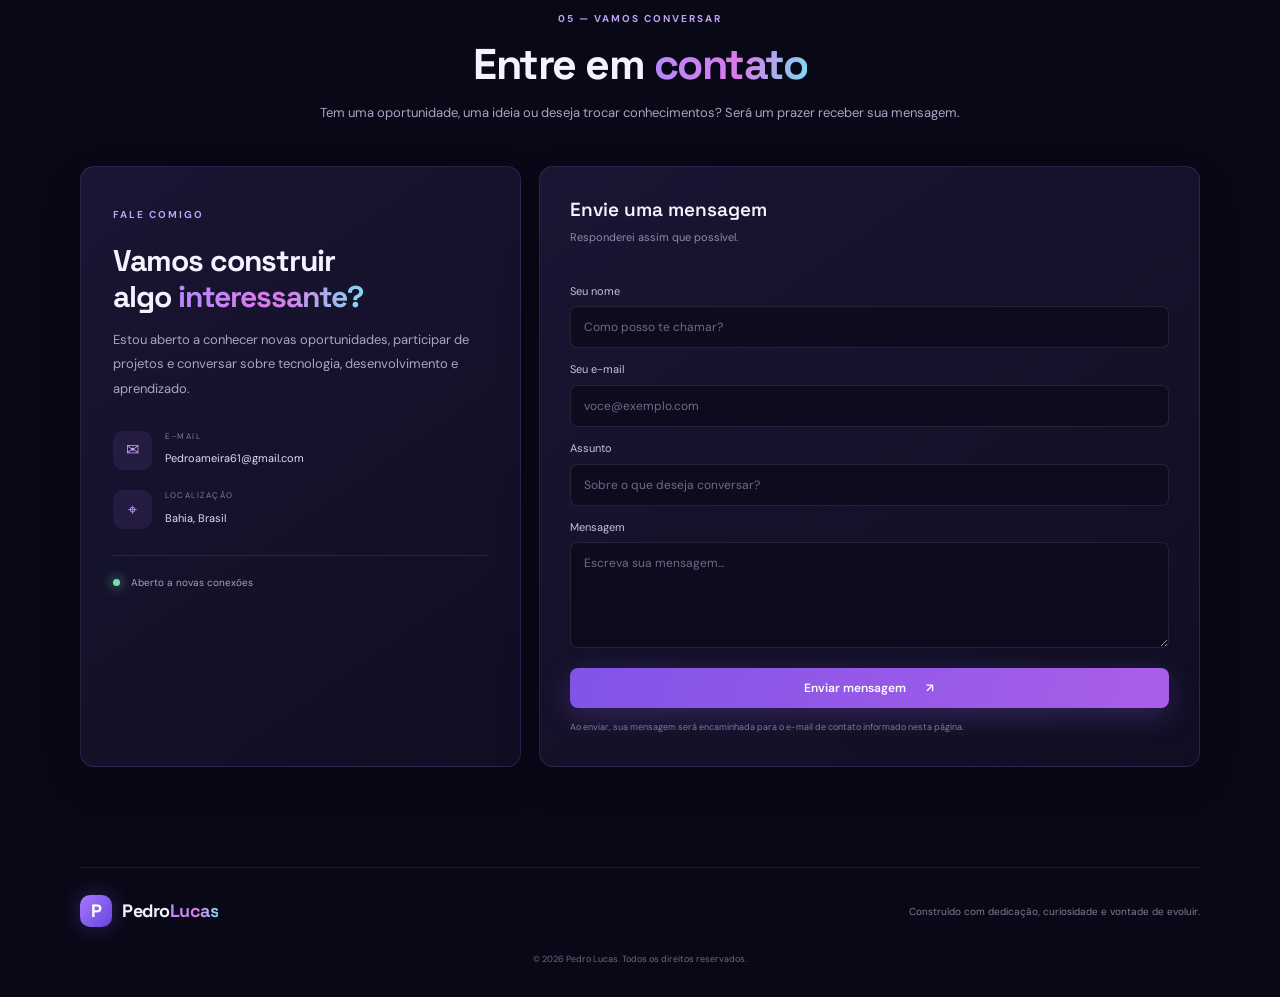
==== commit 51796540: "Update index.html" ====
--- a/index.html
+++ b/index.html
@@ -111,7 +111,7 @@
         </div>
         <div class="project-info"><span class="project-number">PROJETO 01 / DESIGN DE INTERFACE</span><h3>Campus<span class="gradient-text">Connect</span></h3><p>Protótipo de uma proposta de aplicativo voltado ao ambiente universitário. A ideia é facilitar a localização de espaços no campus e reunir informações úteis para a comunidade acadêmica em uma experiência digital intuitiva.</p><div class="project-tags"><span>Figma</span><span>UI/UX</span><span>Prototipação</span></div><a class="button button-primary" href="https://www.figma.com/make/yuv2HvqdBgO4FFkBkZgX4M/CampusConnect-mobile-prototype?t=vC7dMRf7eZiBPGOr-1&preview-route=%2Fmenu" target="_blank" rel="noopener noreferrer">Explorar protótipo <span>↗</span></a></div>
       </article>
-      <div class="project-footnote"><span class="pulse"></span> Este é um projeto acadêmico/de prototipação. Novos trabalhos serão adicionados conforme forem desenvolvidos.</div>
+      <div class="project-footnote"><span class="pulse"></span> Este é um projeto acadêmico de prototipação. Novos trabalhos serão adicionados conforme forem desenvolvidos.</div>
     </section>
 
     <section class="section-shell extra-section">
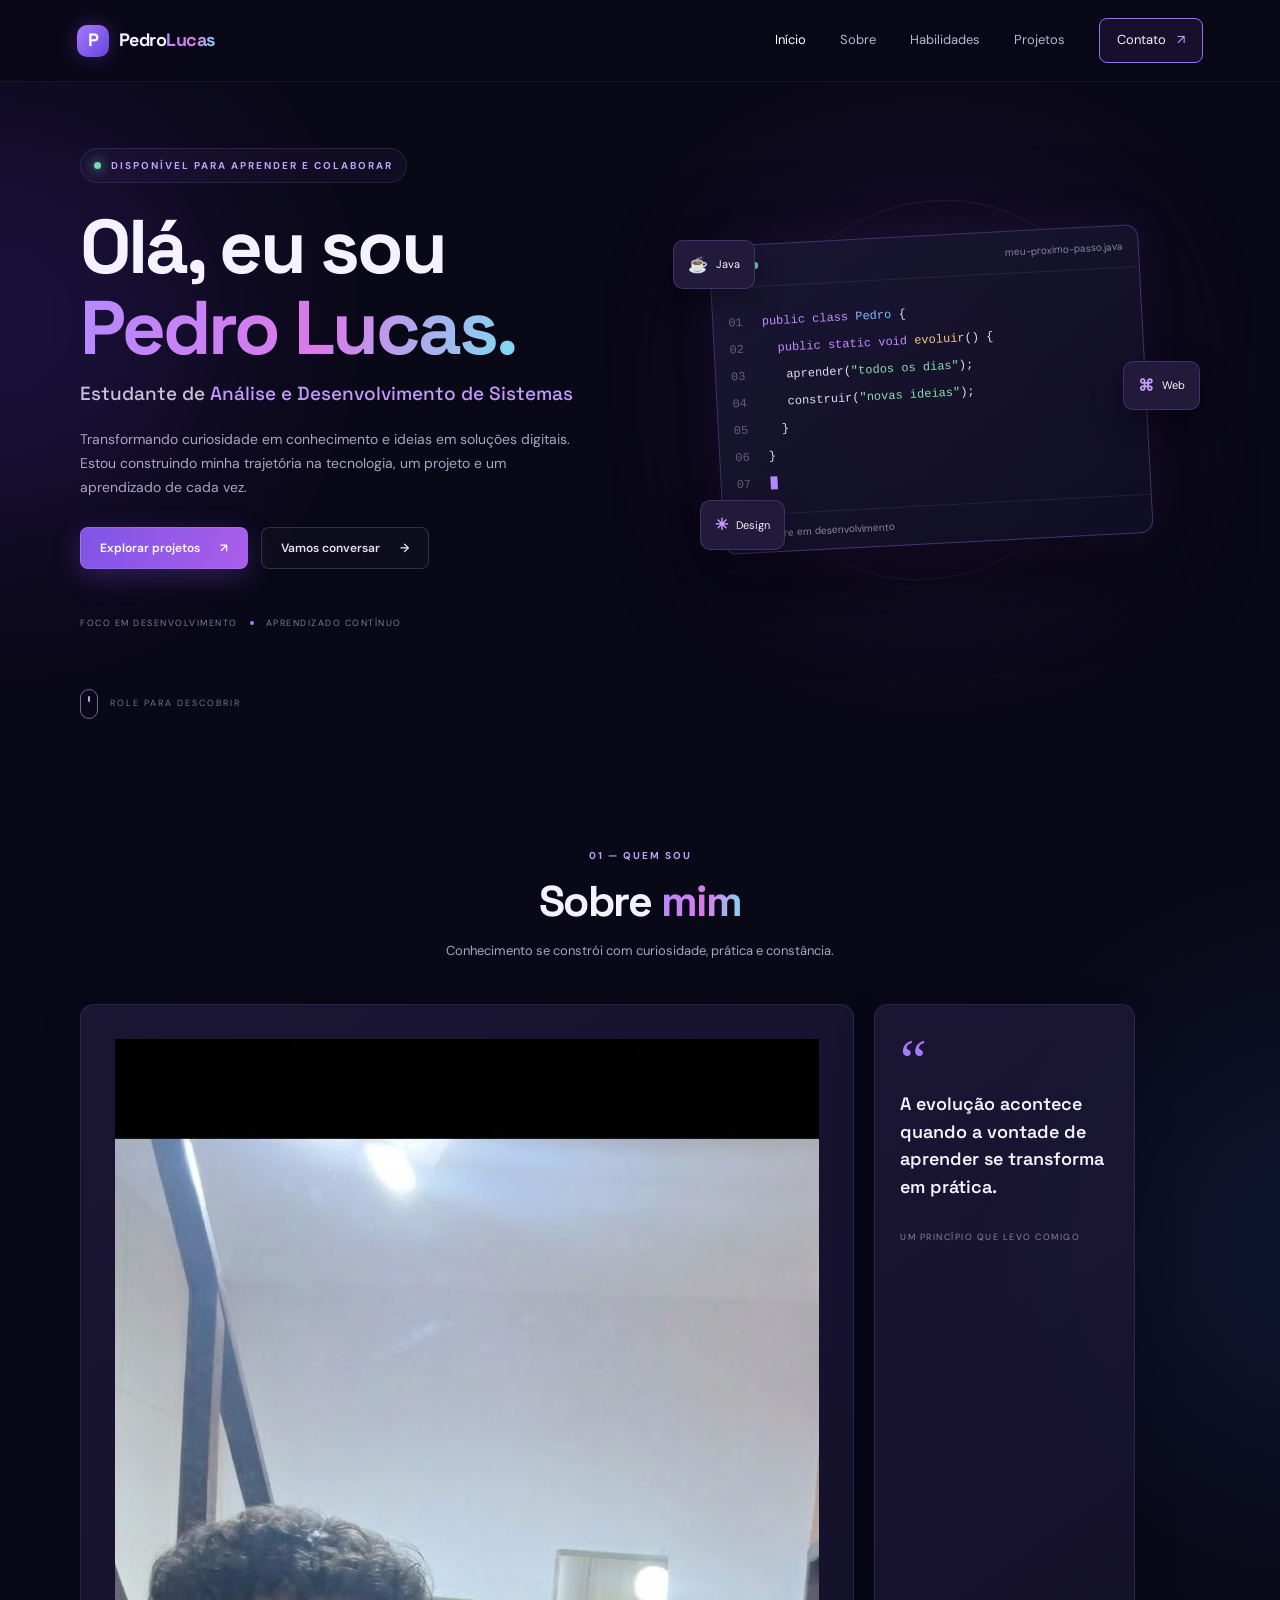
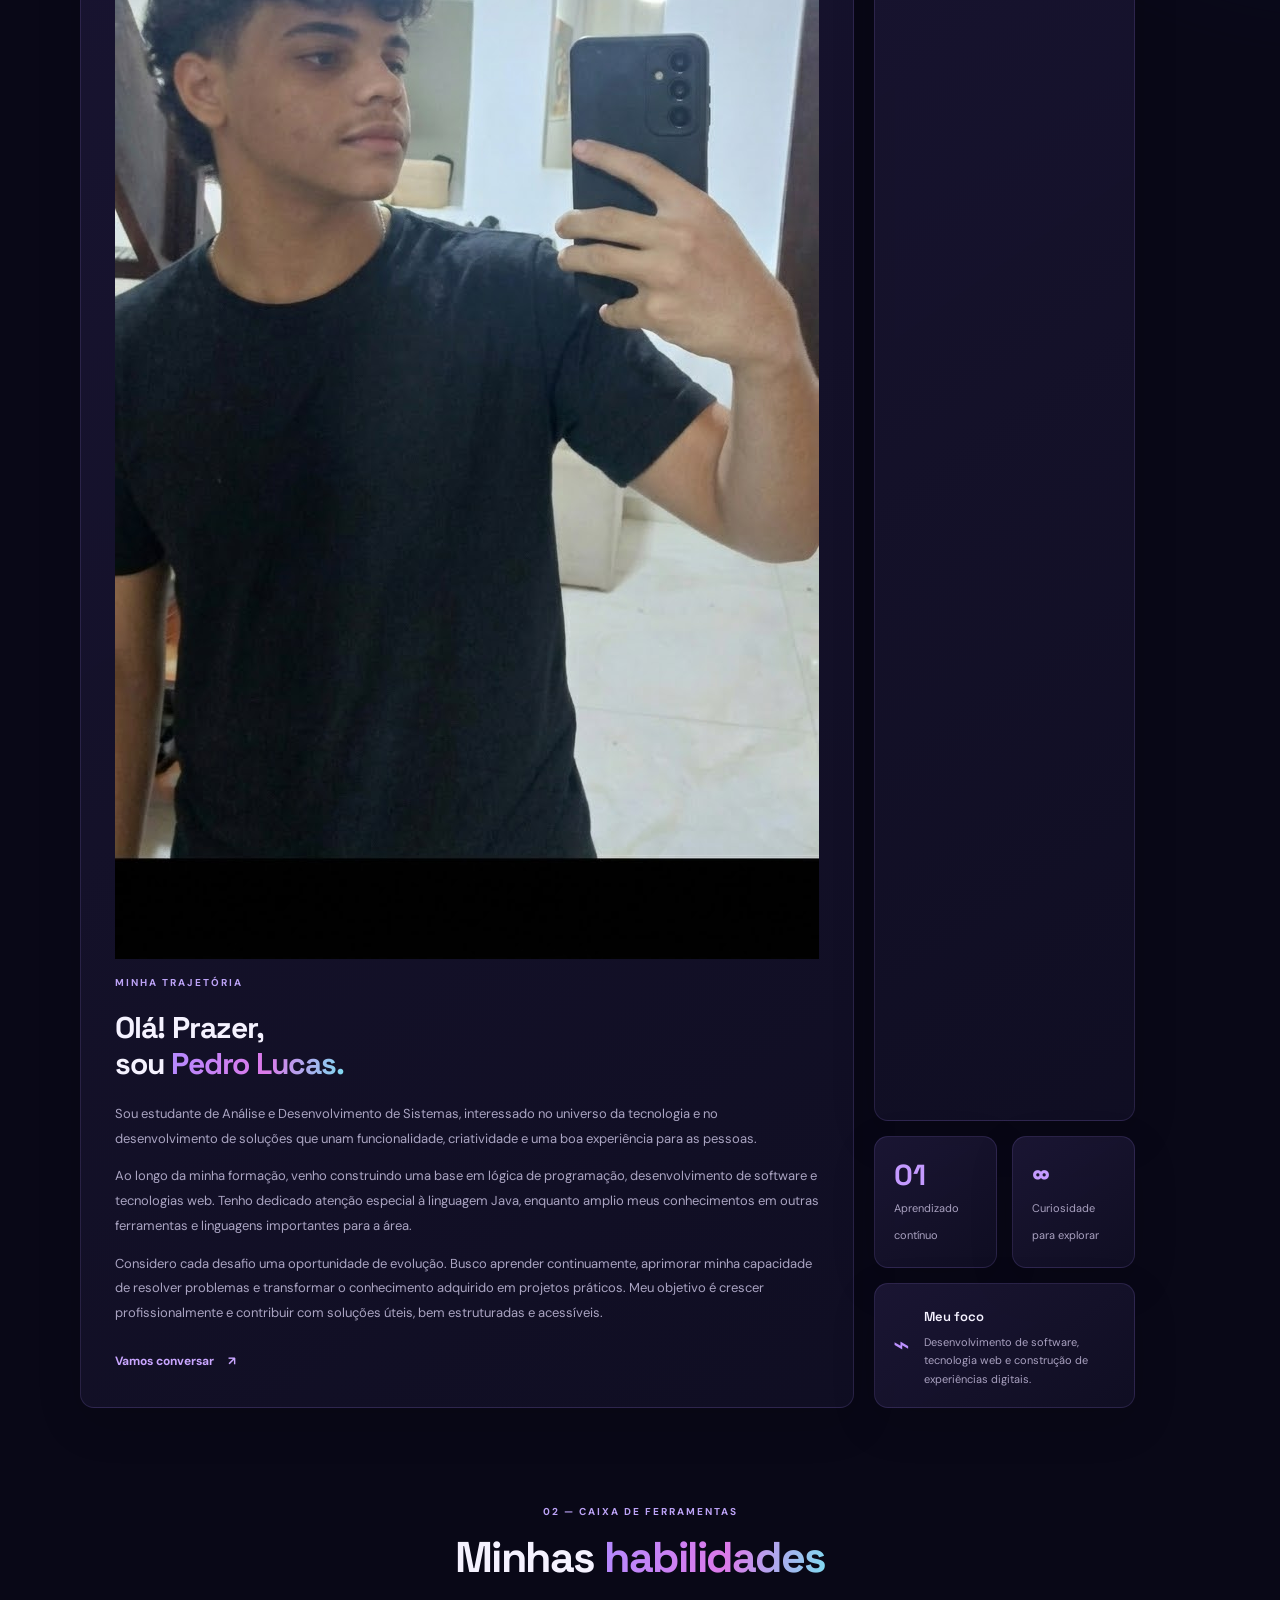
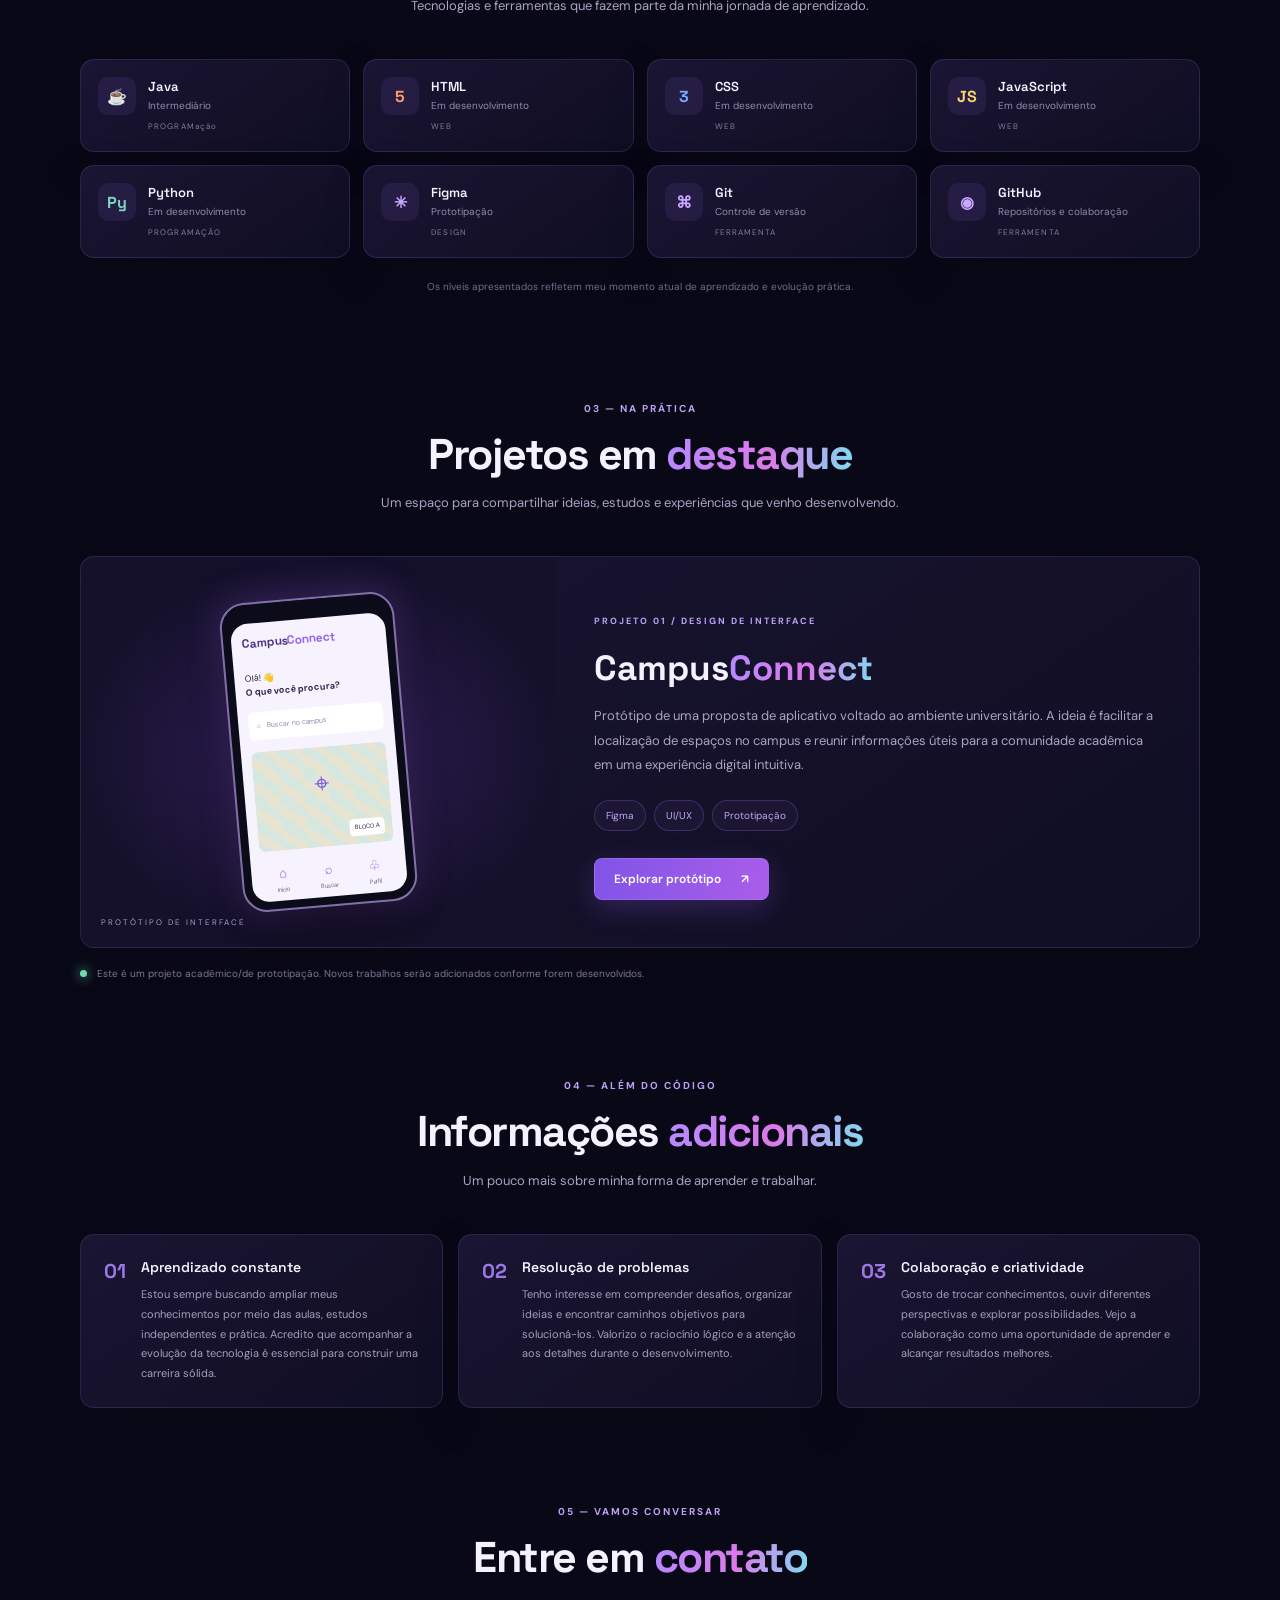
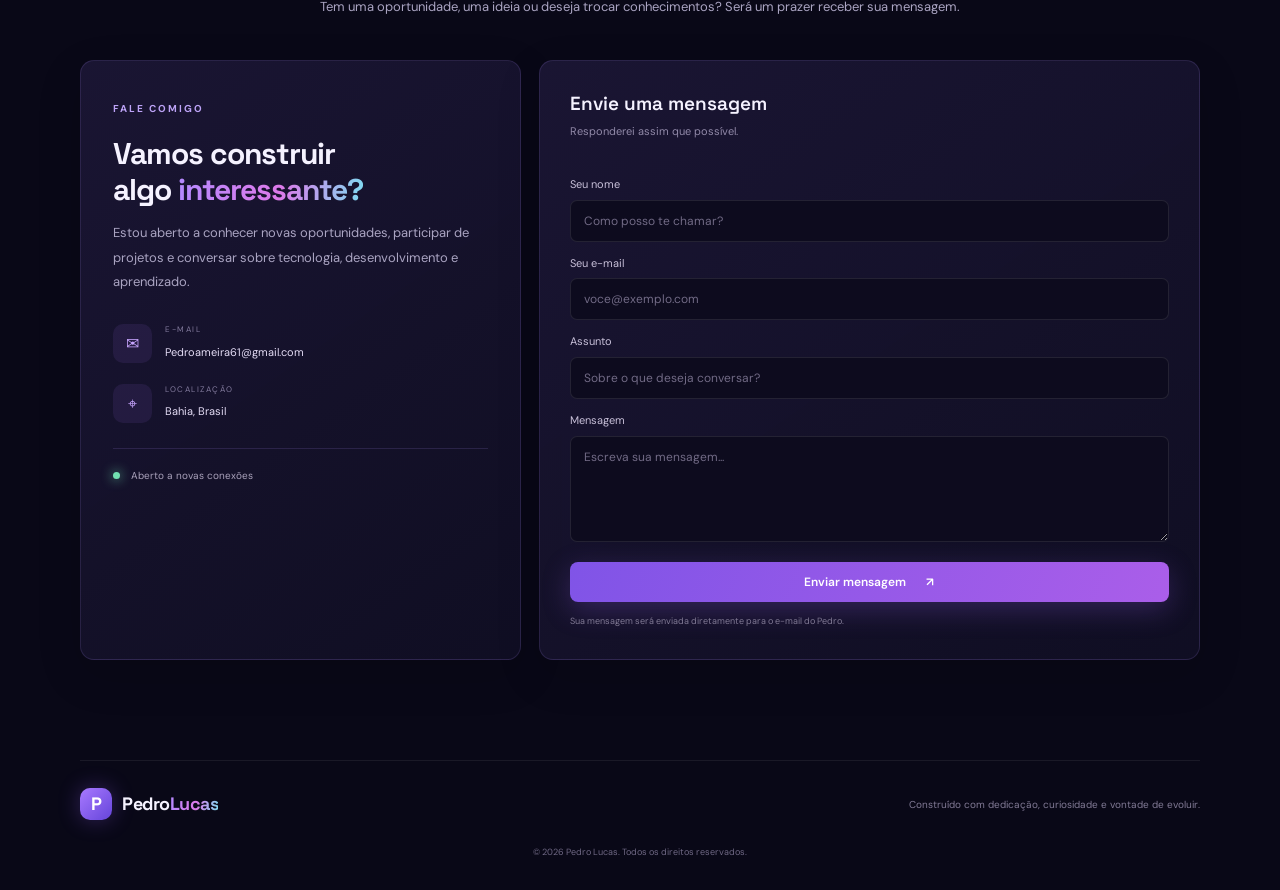
==== commit 3301cc34: "Update index.html" ====
--- a/index.html
+++ b/index.html
@@ -69,8 +69,13 @@
       <div class="section-heading reveal"><span class="section-kicker">01 — QUEM SOU</span><h2>Sobre <span class="gradient-text">mim</span></h2><p>Conhecimento se constrói com curiosidade, prática e constância.</p></div>
       <div class="about-grid">
         <article class="about-card glass-card reveal">
-          <span class="card-overline">MINHA TRAJETÓRIA</span>
-          <h3>Olá! Prazer,<br>sou <span class="gradient-text">Pedro Lucas.</span></h3>
+          <div class="about-profile">
+            <div class="avatar-ring"><div class="avatar-frame"><img class="avatar" src="foto-pedro.jpg" alt="Foto de Pedro Lucas" width="704" height="1520" loading="lazy"></div></div>
+            <div class="about-profile-text">
+              <span class="card-overline">MINHA TRAJETÓRIA</span>
+              <h3>Olá! Prazer,<br>sou <span class="gradient-text">Pedro Lucas.</span></h3>
+            </div>
+          </div>
           <p>Sou estudante de Análise e Desenvolvimento de Sistemas, interessado no universo da tecnologia e no desenvolvimento de soluções que unam funcionalidade, criatividade e uma boa experiência para as pessoas.</p>
           <p>Ao longo da minha formação, venho construindo uma base em lógica de programação, desenvolvimento de software e tecnologias web. Tenho dedicado atenção especial à linguagem Java, enquanto amplio meus conhecimentos em outras ferramentas e linguagens importantes para a área.</p>
           <p>Considero cada desafio uma oportunidade de evolução. Busco aprender continuamente, aprimorar minha capacidade de resolver problemas e transformar o conhecimento adquirido em projetos práticos. Meu objetivo é crescer profissionalmente e contribuir com soluções úteis, bem estruturadas e acessíveis.</p>
@@ -90,7 +95,7 @@
     <section class="section-shell skills-section" id="habilidades">
       <div class="section-heading reveal"><span class="section-kicker">02 — CAIXA DE FERRAMENTAS</span><h2>Minhas <span class="gradient-text">habilidades</span></h2><p>Tecnologias e ferramentas que fazem parte da minha jornada de aprendizado.</p></div>
       <div class="skills-grid">
-        <article class="skill-card glass-card reveal"><span class="skill-icon java">☕</span><div><h3>Java</h3><p>Intermediário</p></div><span class="skill-tag">PROGRAMAÇÃO</span></article>
+        <article class="skill-card glass-card reveal"><span class="skill-icon java">☕</span><div><h3>Java</h3><p>Intermediário</p></div><span class="skill-tag">PROGRAMação</span></article>
         <article class="skill-card glass-card reveal"><span class="skill-icon html">5</span><div><h3>HTML</h3><p>Em desenvolvimento</p></div><span class="skill-tag">WEB</span></article>
         <article class="skill-card glass-card reveal"><span class="skill-icon css">3</span><div><h3>CSS</h3><p>Em desenvolvimento</p></div><span class="skill-tag">WEB</span></article>
         <article class="skill-card glass-card reveal"><span class="skill-icon js">JS</span><div><h3>JavaScript</h3><p>Em desenvolvimento</p></div><span class="skill-tag">WEB</span></article>
@@ -111,7 +116,7 @@
         </div>
         <div class="project-info"><span class="project-number">PROJETO 01 / DESIGN DE INTERFACE</span><h3>Campus<span class="gradient-text">Connect</span></h3><p>Protótipo de uma proposta de aplicativo voltado ao ambiente universitário. A ideia é facilitar a localização de espaços no campus e reunir informações úteis para a comunidade acadêmica em uma experiência digital intuitiva.</p><div class="project-tags"><span>Figma</span><span>UI/UX</span><span>Prototipação</span></div><a class="button button-primary" href="https://www.figma.com/make/yuv2HvqdBgO4FFkBkZgX4M/CampusConnect-mobile-prototype?t=vC7dMRf7eZiBPGOr-1&preview-route=%2Fmenu" target="_blank" rel="noopener noreferrer">Explorar protótipo <span>↗</span></a></div>
       </article>
-      <div class="project-footnote"><span class="pulse"></span> Este é um projeto acadêmico de prototipação. Novos trabalhos serão adicionados conforme forem desenvolvidos.</div>
+      <div class="project-footnote"><span class="pulse"></span> Este é um projeto acadêmico/de prototipação. Novos trabalhos serão adicionados conforme forem desenvolvidos.</div>
     </section>
 
     <section class="section-shell extra-section">
@@ -127,18 +132,15 @@
       <div class="section-heading reveal"><span class="section-kicker">05 — VAMOS CONVERSAR</span><h2>Entre em <span class="gradient-text">contato</span></h2><p>Tem uma oportunidade, uma ideia ou deseja trocar conhecimentos? Será um prazer receber sua mensagem.</p></div>
       <div class="contact-grid">
         <aside class="contact-aside glass-card reveal"><span class="card-overline">FALE COMIGO</span><h3>Vamos construir<br>algo <span class="gradient-text">interessante?</span></h3><p>Estou aberto a conhecer novas oportunidades, participar de projetos e conversar sobre tecnologia, desenvolvimento e aprendizado.</p><div class="contact-method"><span class="contact-icon">✉</span><div><small>E-MAIL</small><a href="mailto:Pedroameira61@gmail.com">Pedroameira61@gmail.com</a></div></div><div class="contact-method"><span class="contact-icon">⌖</span><div><small>LOCALIZAÇÃO</small><span>Bahia, Brasil</span></div></div><div class="availability"><span class="pulse"></span> Aberto a novas conexões</div></aside>
-        <form class="contact-form glass-card reveal" id="contact-form" action="https://formsubmit.co/Pedroameira61@gmail.com" method="POST">
-          <input type="hidden" name="_subject" value="Nova mensagem pelo portfólio de Pedro Lucas">
-          <input type="hidden" name="_template" value="table">
-          <input type="hidden" name="_captcha" value="true">
-          <input type="text" name="_honey" class="honeypot" tabindex="-1" autocomplete="off">
+        <form class="contact-form glass-card reveal" id="contact-form" novalidate>
+          <input type="text" name="website" class="honeypot" tabindex="-1" autocomplete="off" aria-hidden="true">
           <div class="form-heading"><h3>Envie uma mensagem</h3><span>Responderei assim que possível.</span></div>
           <label for="contact-name">Seu nome</label><input id="contact-name" name="name" type="text" placeholder="Como posso te chamar?" maxlength="90" required>
           <label for="contact-email">Seu e-mail</label><input id="contact-email" name="email" type="email" placeholder="voce@exemplo.com" maxlength="120" required>
           <label for="contact-subject">Assunto</label><input id="contact-subject" name="subject" type="text" placeholder="Sobre o que deseja conversar?" maxlength="120" required>
           <label for="contact-message">Mensagem</label><textarea id="contact-message" name="message" rows="5" placeholder="Escreva sua mensagem..." minlength="10" maxlength="2000" required></textarea>
           <button class="button button-primary submit-button" type="submit">Enviar mensagem <span>↗</span></button>
-          <p class="form-note" id="form-note">Ao enviar, sua mensagem será encaminhada para o e-mail de contato informado nesta página.</p>
+          <p class="form-note" id="form-note" role="status" aria-live="polite">Sua mensagem será enviada diretamente para o e-mail do Pedro.</p>
         </form>
       </div>
     </section>
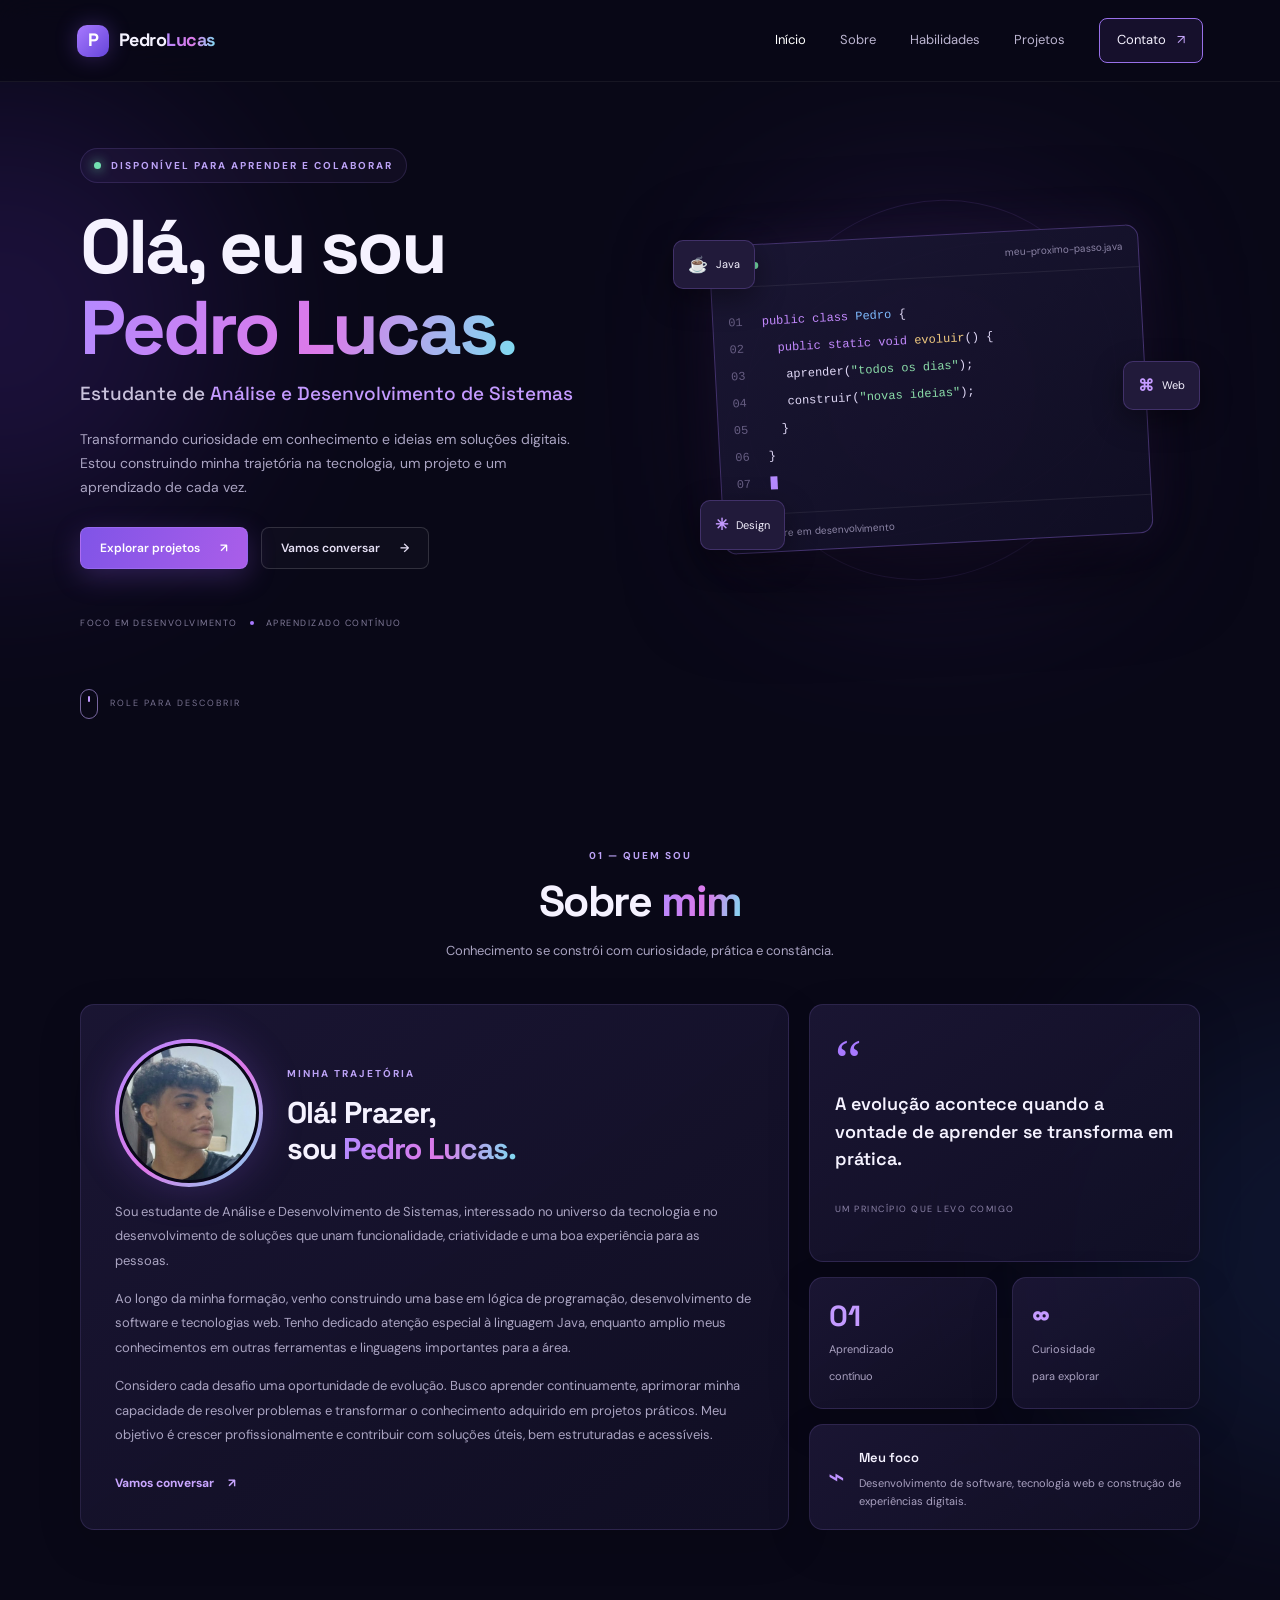
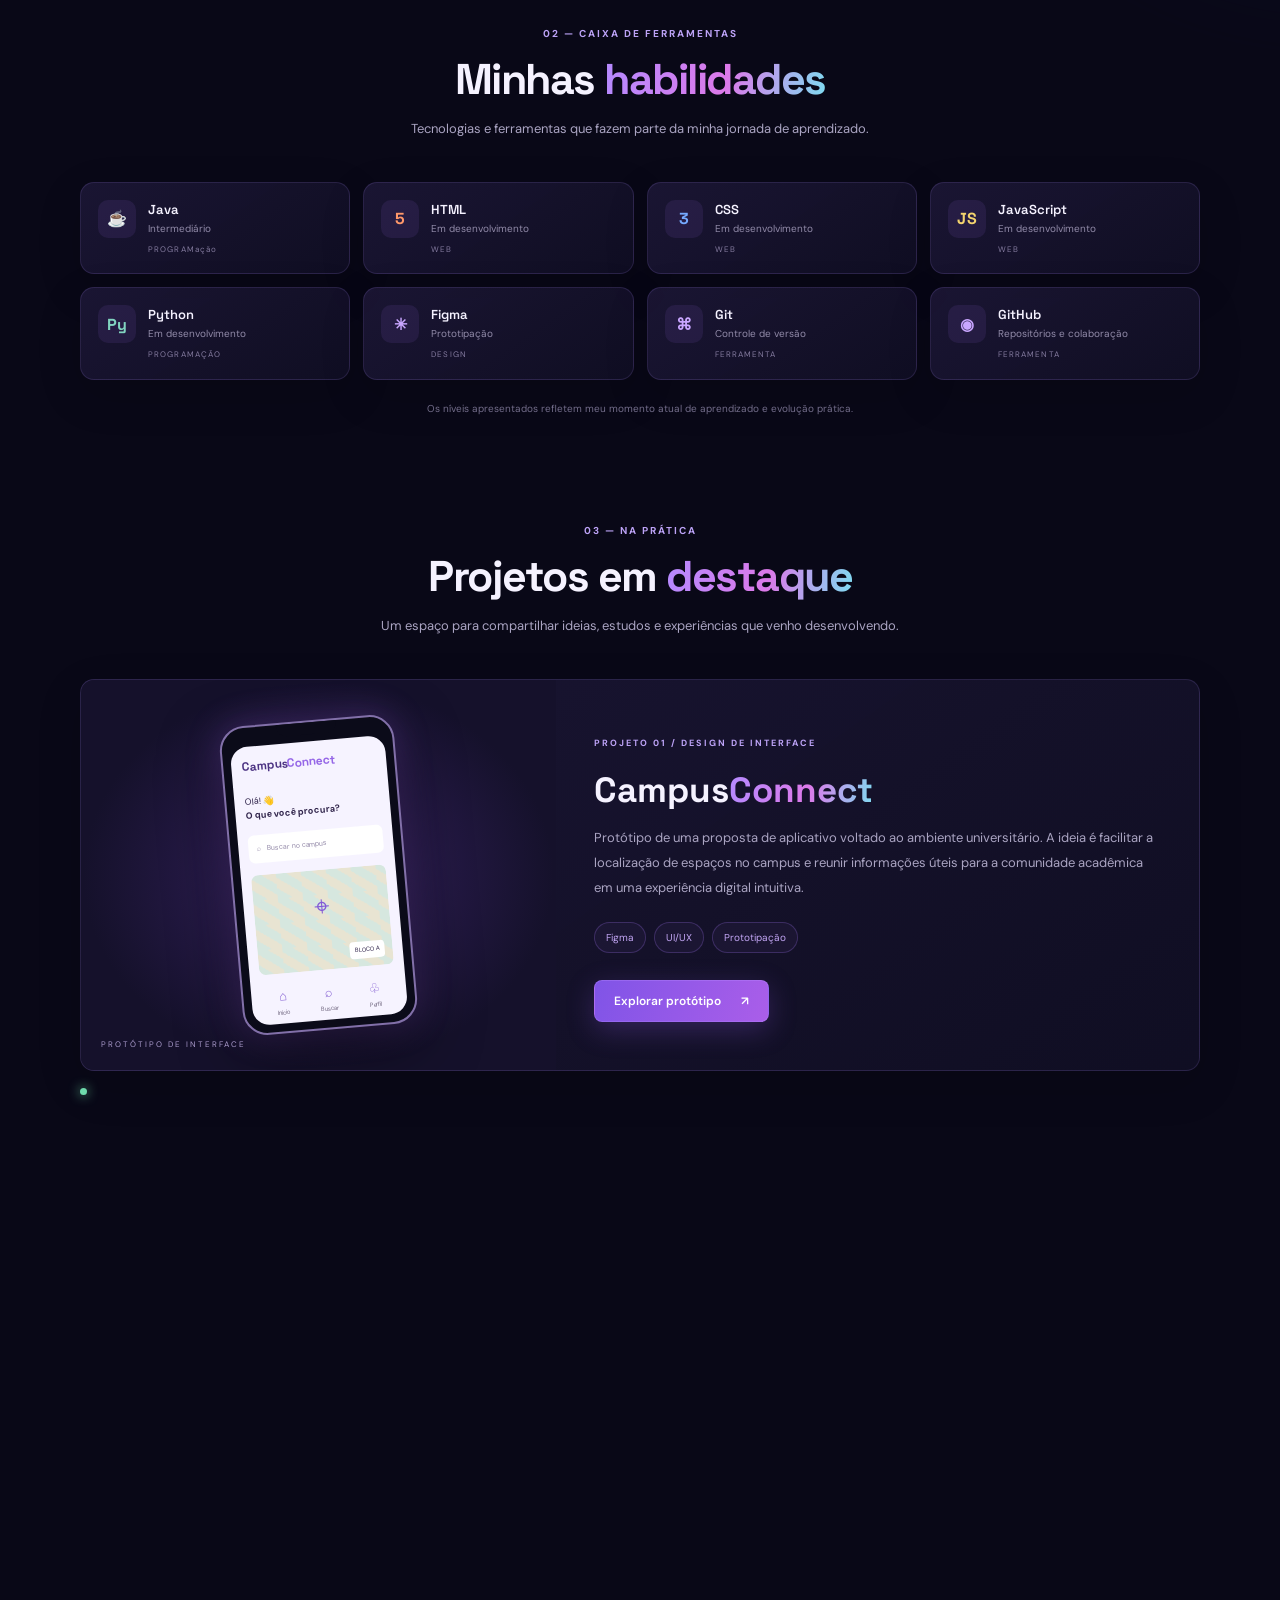
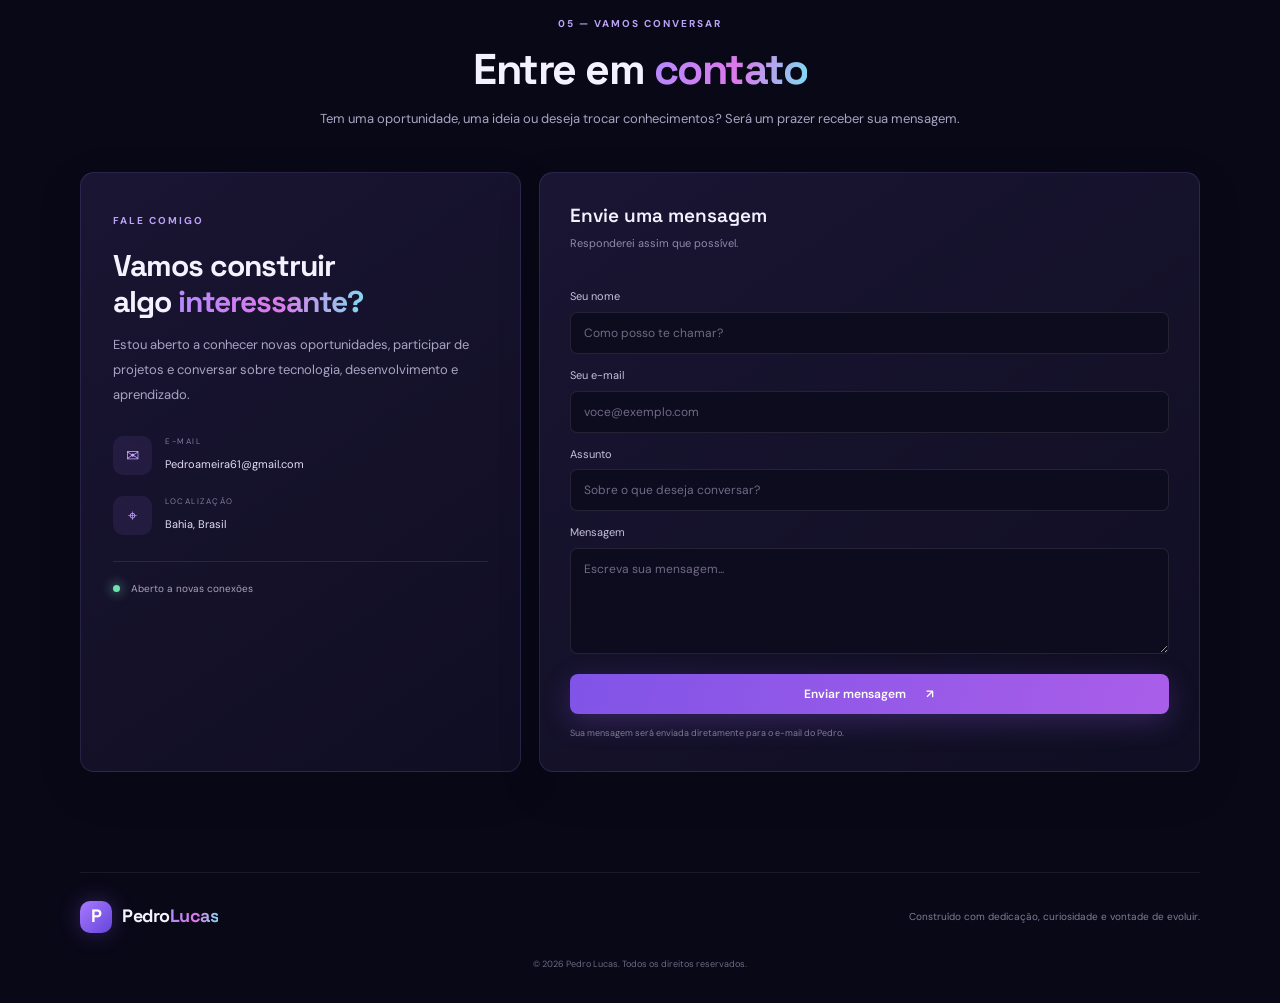
==== commit ed0eccfc: "Update index.html" ====
--- a/index.html
+++ b/index.html
@@ -116,7 +116,7 @@
         </div>
         <div class="project-info"><span class="project-number">PROJETO 01 / DESIGN DE INTERFACE</span><h3>Campus<span class="gradient-text">Connect</span></h3><p>Protótipo de uma proposta de aplicativo voltado ao ambiente universitário. A ideia é facilitar a localização de espaços no campus e reunir informações úteis para a comunidade acadêmica em uma experiência digital intuitiva.</p><div class="project-tags"><span>Figma</span><span>UI/UX</span><span>Prototipação</span></div><a class="button button-primary" href="https://www.figma.com/make/yuv2HvqdBgO4FFkBkZgX4M/CampusConnect-mobile-prototype?t=vC7dMRf7eZiBPGOr-1&preview-route=%2Fmenu" target="_blank" rel="noopener noreferrer">Explorar protótipo <span>↗</span></a></div>
       </article>
-      <div class="project-footnote"><span class="pulse"></span> Este é um projeto acadêmico/de prototipação. Novos trabalhos serão adicionados conforme forem desenvolvidos.</div>
+      <div class="project-footnote"><span class="pulse"></span> </div>
     </section>
 
     <section class="section-shell extra-section">
--- a/style.css
+++ b/style.css
@@ -1237,3 +1237,73 @@
     transform: none;
   }
 }
+
+/* Estados do formulário de contato */
+.form-note.is-success {
+  color: #72e1b1;
+}
+
+.form-note.is-error {
+  color: #ff8a9b;
+}
+
+.submit-button:disabled {
+  opacity: .6;
+  cursor: not-allowed;
+  transform: none;
+}
+
+/* Foto de perfil (Sobre mim) */
+.about-profile {
+  display: flex;
+  align-items: center;
+  gap: 24px;
+  margin-bottom: 8px;
+}
+
+.avatar-ring {
+  flex: 0 0 auto;
+  width: 148px;
+  height: 148px;
+  padding: 4px;
+  border-radius: 50%;
+  background: linear-gradient(135deg, #b48aff, #dc79e9 55%, #7edcf1);
+  box-shadow: 0 0 40px #8e5be544;
+}
+
+.avatar-frame {
+  position: relative;
+  width: 100%;
+  height: 100%;
+  border-radius: 50%;
+  overflow: hidden;
+  border: 3px solid var(--bg);
+  background: var(--bg2);
+}
+
+/* Foto original, sem edição: o CSS só enquadra o rosto dentro do círculo */
+.avatar {
+  position: absolute;
+  left: 0;
+  top: -100%;
+  width: 163.7%;
+  height: auto;
+  max-width: none;
+}
+
+.about-profile-text h3 {
+  margin: 10px 0 0;
+}
+
+@media (max-width: 620px) {
+  .about-profile {
+    flex-direction: column;
+    text-align: center;
+    gap: 16px;
+  }
+
+  .avatar-ring {
+    width: 132px;
+    height: 132px;
+  }
+}
